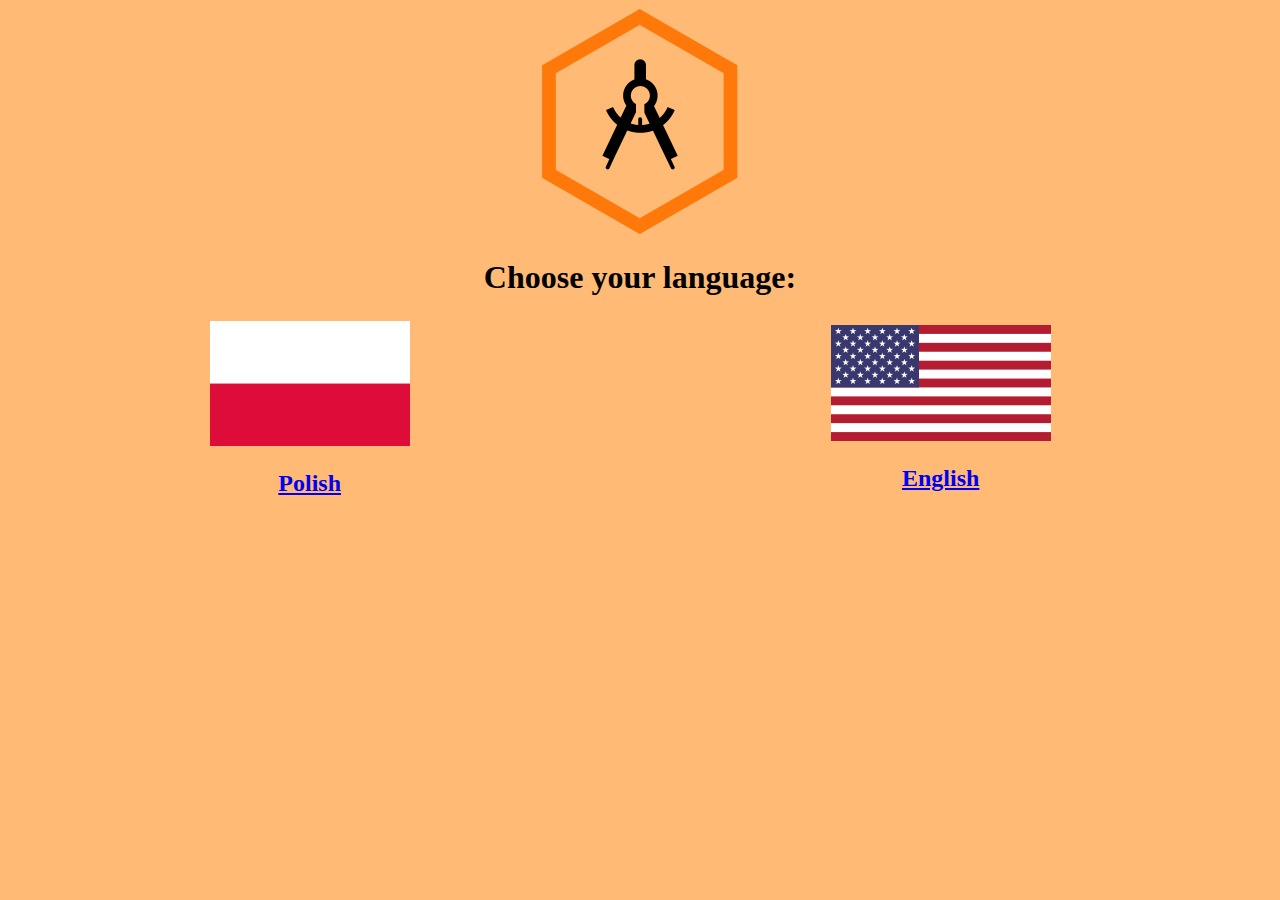
==== index.html @ b1bbd5e8 "change polish flag and setting size" ====
<!DOCTYPE html>
<html>
<head>
<style>
body {
	background-color: #ffba76;
}

</style>
<meta charset="utf-8" />
<meta name="viewport" content="width=device-width, initial-scale=1.0">
<title>About me</title>
</head>
<body>


  <center><img src="logo.png" width="200" height="226" alt=""></center>
  <center><h1>Choose your language:</h1></center>
  <table style="width:100%">
		<tr>
		  <th><a href="./index_pl.html">
			<img border="0" alt="polish" src="polish.png" width="200" height="125"><h2>Polish</h2></th>
		  <th><a href="./index_eng.html">
			<img border="0" alt="english" src="english.png"><h2>English</h2></th> 
		  </th>
</table>
</body>
</html>
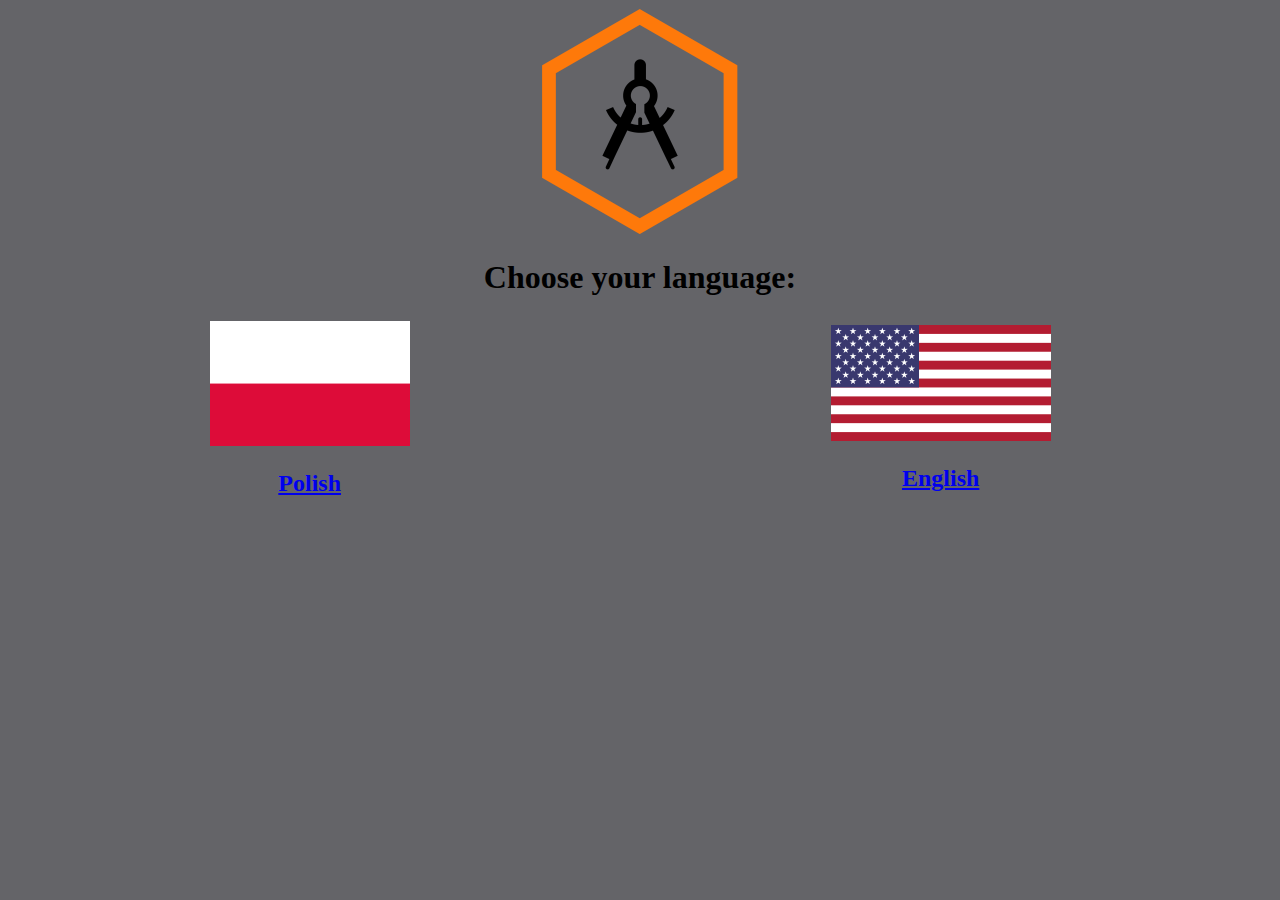
==== commit 0aacd8ba: "Change background color in index" ====
--- a/index.html
+++ b/index.html
@@ -4,7 +4,7 @@
 <head>
 <style>
 body {
-	background-color: #ffba76;
+	background-color: #646468;
 }
 
 </style>
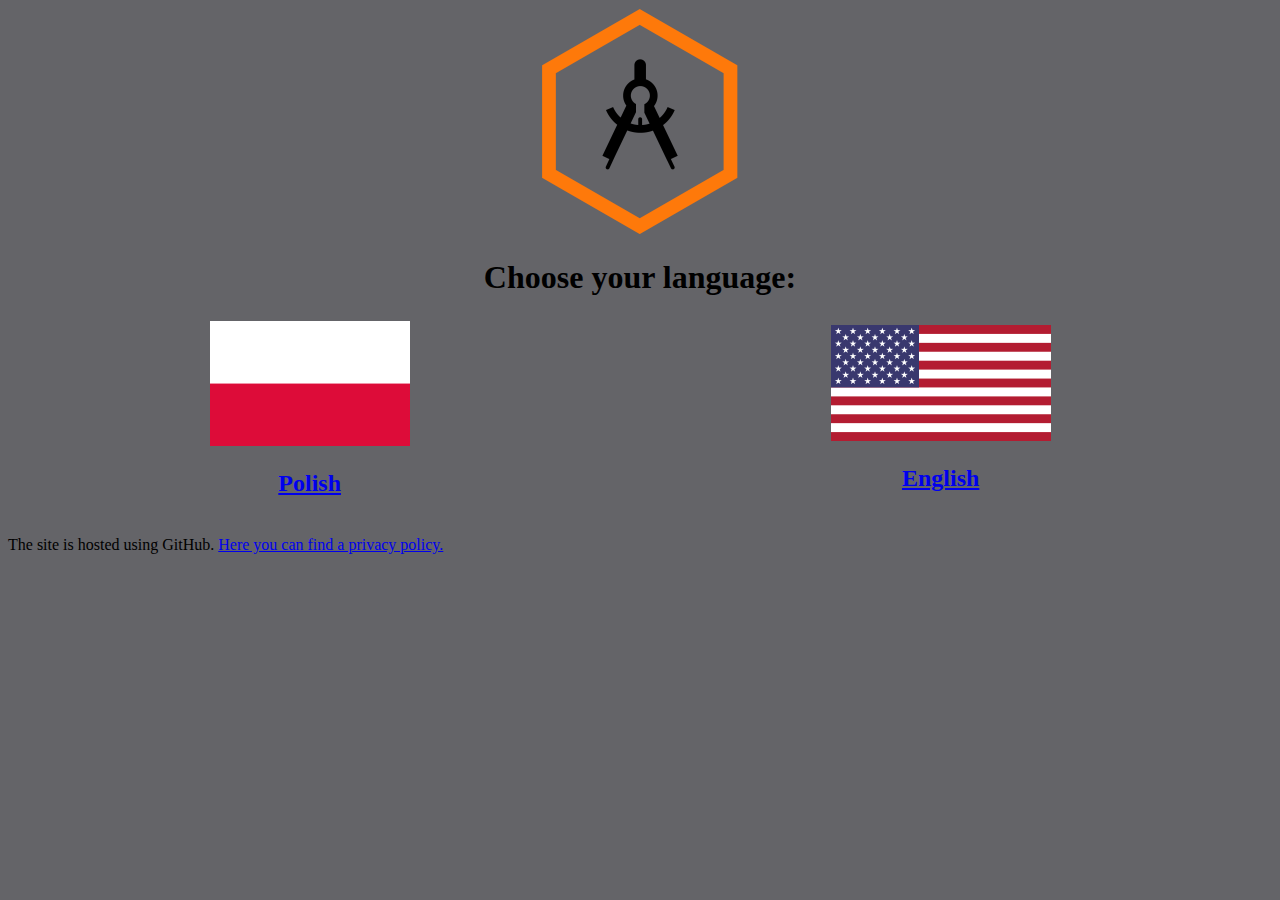
==== commit 9908e9a9: "Add privacy policy link" ====
--- a/index.html
+++ b/index.html
@@ -25,5 +25,6 @@
 			<img border="0" alt="english" src="english.png"><h2>English</h2></th> 
 		  </th>
 </table>
+<p>The site is hosted using GitHub. <a href="https://help.github.com/categories/site-policy/">Here you can find a privacy policy.</a></p>
 </body>
 </html>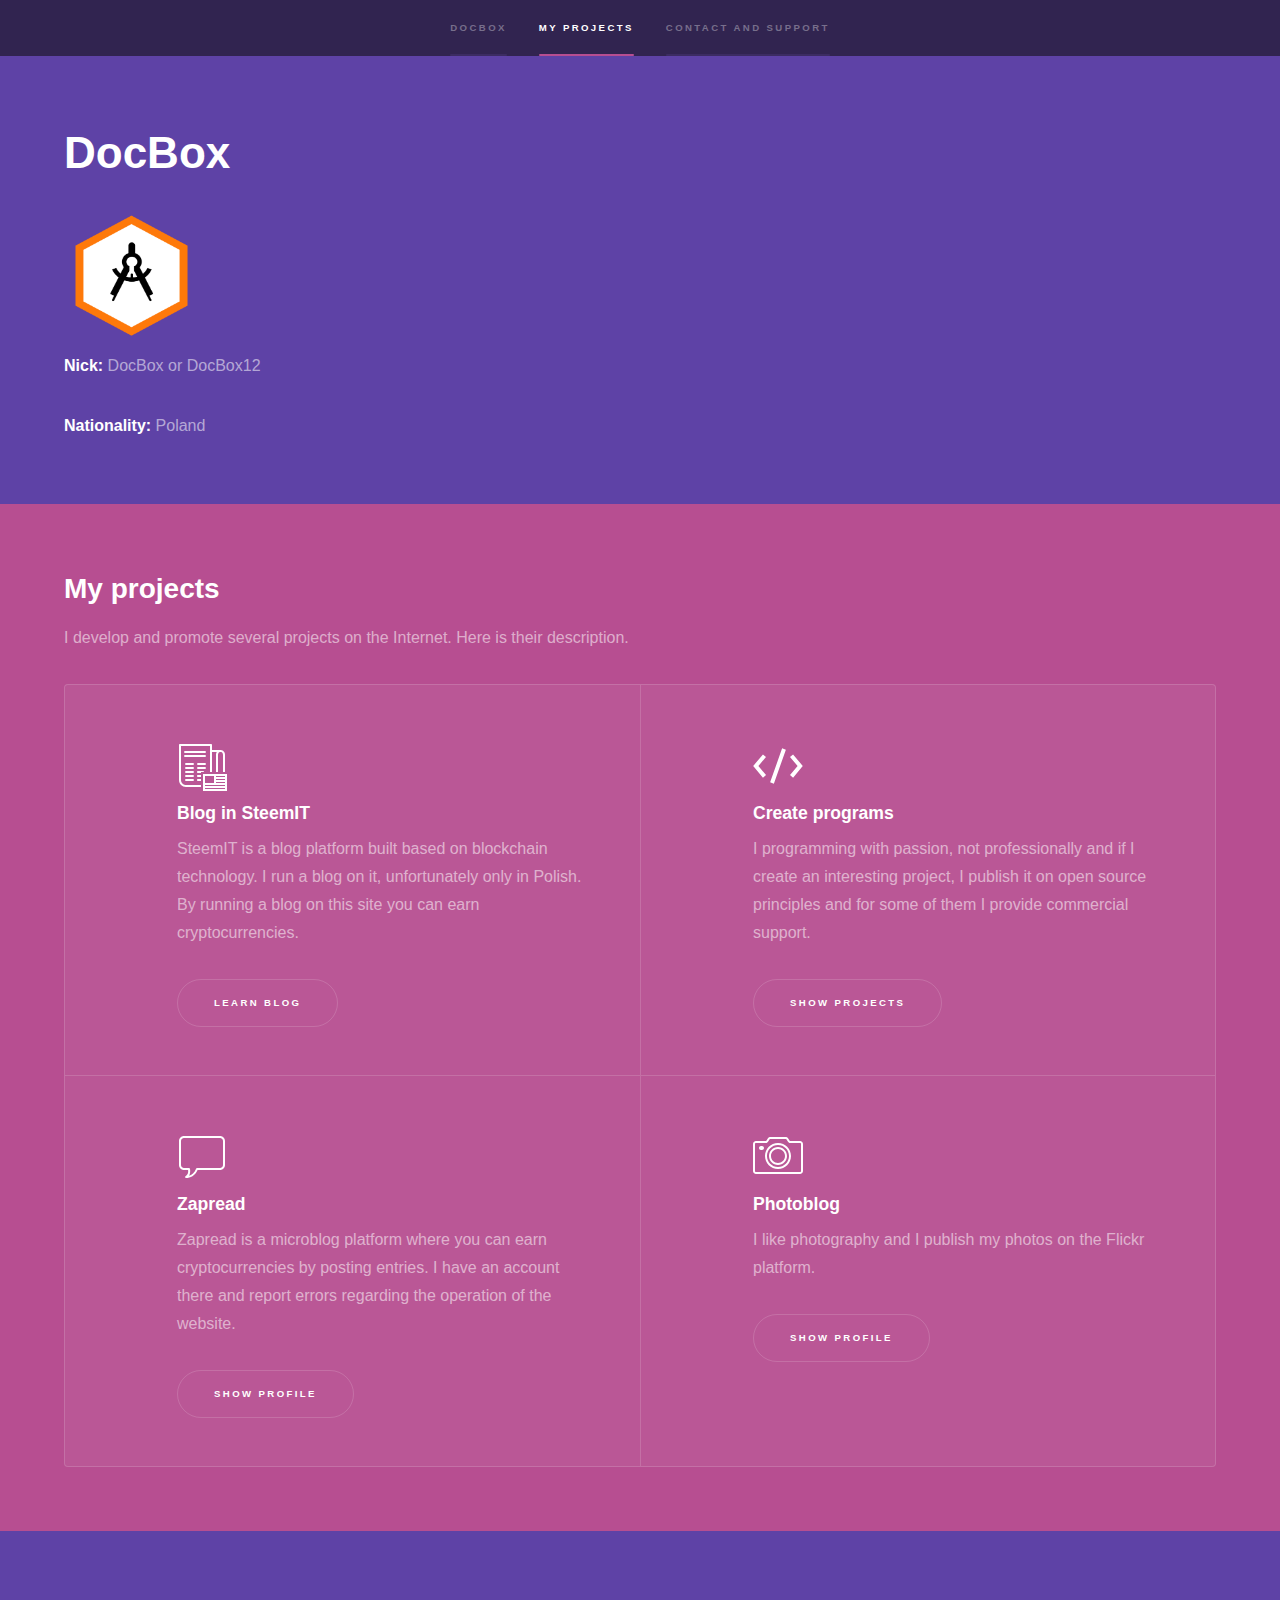
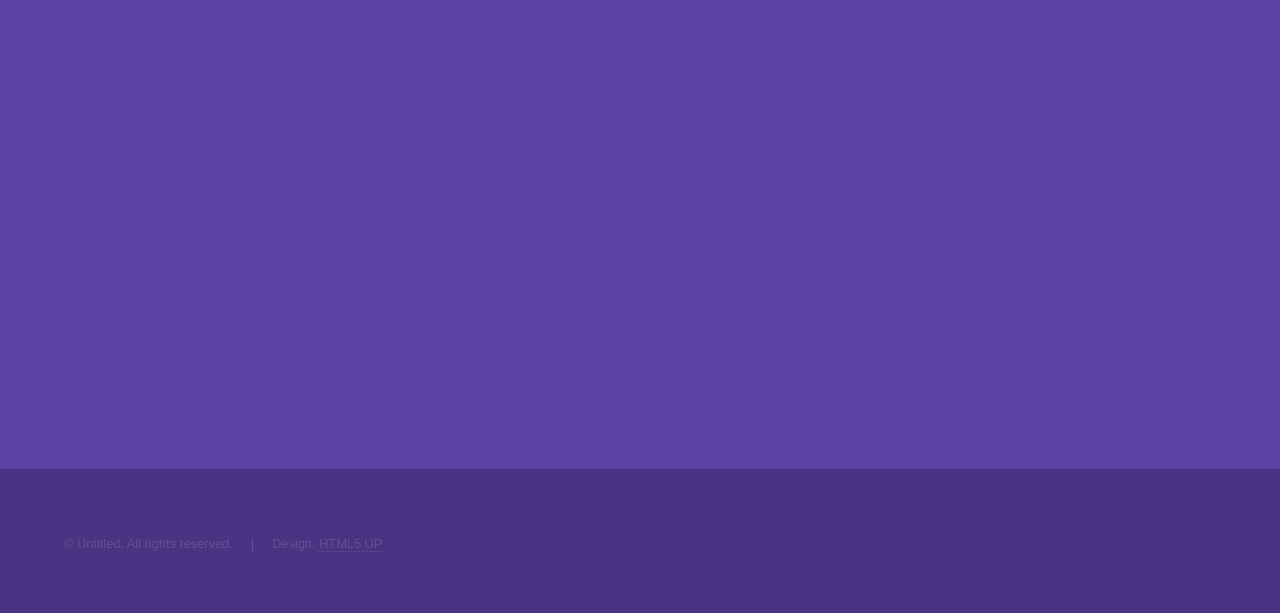
==== commit d66f3255: "Upload new website" ====
--- a/index.html
+++ b/index.html
@@ -1,30 +1,150 @@
-
-<!DOCTYPE html>
-<html>
-<head>
-<style>
-body {
-	background-color: #646468;
-}
-
-</style>
-<meta charset="utf-8" />
-<meta name="viewport" content="width=device-width, initial-scale=1.0">
-<title>About me</title>
-</head>
-<body>
-
-
-  <center><img src="logo.png" width="200" height="226" alt=""></center>
-  <center><h1>Choose your language:</h1></center>
-  <table style="width:100%">
-		<tr>
-		  <th><a href="./index_pl.html">
-			<img border="0" alt="polish" src="polish.png" width="200" height="125"><h2>Polish</h2></th>
-		  <th><a href="./index_eng.html">
-			<img border="0" alt="english" src="english.png"><h2>English</h2></th> 
-		  </th>
-</table>
-<p>The site is hosted using GitHub. <a href="https://help.github.com/categories/site-policy/">Here you can find a privacy policy.</a></p>
-</body>
+<!DOCTYPE HTML>
+<!--
+	Hyperspace by HTML5 UP
+	html5up.net | @ajlkn
+	Free for personal and commercial use under the CCA 3.0 license (html5up.net/license)
+-->
+<html>
+	<head>
+		<title>DocBox</title>
+		<meta charset="utf-8" />
+		<meta name="viewport" content="width=device-width, initial-scale=1, user-scalable=no" />
+		<link rel="stylesheet" href="assets/css/main.css" />
+		<noscript><link rel="stylesheet" href="assets/css/noscript.css" /></noscript>
+	</head>
+	<body class="is-preload">
+
+		<!-- Sidebar -->
+			<section id="sidebar">
+				<div class="inner">
+					<nav>
+						<ul>
+							<li><a href="#start">DocBox</a></li>
+							<li><a href="#two">My projects</a></li>
+							<li><a href="#three">Contact and support</a></li>
+						</ul>
+					</nav>
+				</div>
+			</section>
+
+		<!-- Wrapper -->
+			<div id="wrapper">
+				
+				<!-- Intro -->
+				<section id="start" class="wrapper style1 fade-up">
+						<div class="inner">
+							<h1>DocBox</h1>
+							<img src="./images/logo.png" width="135" height="135" alt="">
+							<p><b>Nick: </b>DocBox or DocBox12</p> 
+							<p><b>Nationality: </b>Poland</p>
+						</div>
+					</section>
+				<!-- Two -->
+					<section id="two" class="wrapper style3 fade-up">
+						<div class="inner">
+							<h2>My projects</h2>
+							<p>I develop and promote several projects on the Internet. Here is their description.</p>
+							<div class="features">
+								<section>
+										<svg xmlns="http://www.w3.org/2000/svg" x="0px" y="0px"
+										width="50" height="50"
+										viewBox="0 0 192 192"
+										style=" fill:#000000;"><g fill="none" fill-rule="nonzero" stroke="none" stroke-width="1" stroke-linecap="butt" stroke-linejoin="miter" stroke-miterlimit="10" stroke-dasharray="" stroke-dashoffset="0" font-family="none" font-weight="none" font-size="none" text-anchor="none" style="mix-blend-mode: normal"><path d="M0,192v-192h192v192z" fill="none"></path><g fill="#ffffff"><g id="surface1"><path d="M11.52,11.52c-2.115,0 -3.84,1.725 -3.84,3.84v134.4c0,14.805 12.075,26.88 26.88,26.88h57.6v-7.68h-57.6c-10.65,0 -19.2,-8.55 -19.2,-19.2v-130.56h111.36v99.84h7.68v-76.8h18.48c-0.48,0.78 -0.93,1.56 -1.26,2.34c-2.025,4.725 -1.86,9.27 -1.86,9.27v65.19h7.68v-65.28c0,-0.03 0,-0.06 0,-0.09c0,0 -0.015,-3.135 1.245,-6.09c1.26,-2.94 2.895,-5.34 8.355,-5.34c5.46,0 7.095,2.4 8.355,5.34c1.26,2.955 1.245,6.09 1.245,6.09c0,0.03 0,0.06 0,0.09v65.28h7.68v-65.19c0,0 0.165,-4.545 -1.86,-9.27c-2.025,-4.74 -7.095,-10.02 -15.42,-10.02c-0.03,0 -0.06,0 -0.105,0h-32.535v-19.2c0,-2.115 -1.725,-3.84 -3.84,-3.84zM30.72,38.4c-1.38,-0.015 -2.67,0.705 -3.375,1.905c-0.69,1.2 -0.69,2.67 0,3.87c0.705,1.2 1.995,1.92 3.375,1.905h76.8c1.38,0.015 2.67,-0.705 3.375,-1.905c0.69,-1.2 0.69,-2.67 0,-3.87c-0.705,-1.2 -1.995,-1.92 -3.375,-1.905zM30.72,53.76c-1.38,-0.015 -2.67,0.705 -3.375,1.905c-0.69,1.2 -0.69,2.67 0,3.87c0.705,1.2 1.995,1.92 3.375,1.905h76.8c1.38,0.015 2.67,-0.705 3.375,-1.905c0.69,-1.2 0.69,-2.67 0,-3.87c-0.705,-1.2 -1.995,-1.92 -3.375,-1.905zM34.56,84.48c-1.38,-0.015 -2.67,0.705 -3.375,1.905c-0.69,1.2 -0.69,2.67 0,3.87c0.705,1.2 1.995,1.92 3.375,1.905h26.88c1.38,0.015 2.67,-0.705 3.375,-1.905c0.69,-1.2 0.69,-2.67 0,-3.87c-0.705,-1.2 -1.995,-1.92 -3.375,-1.905zM80.64,84.48c-1.38,-0.015 -2.67,0.705 -3.375,1.905c-0.69,1.2 -0.69,2.67 0,3.87c0.705,1.2 1.995,1.92 3.375,1.905h26.88c1.38,0.015 2.67,-0.705 3.375,-1.905c0.69,-1.2 0.69,-2.67 0,-3.87c-0.705,-1.2 -1.995,-1.92 -3.375,-1.905zM34.56,99.84c-1.38,-0.015 -2.67,0.705 -3.375,1.905c-0.69,1.2 -0.69,2.67 0,3.87c0.705,1.2 1.995,1.92 3.375,1.905h26.88c1.38,0.015 2.67,-0.705 3.375,-1.905c0.69,-1.2 0.69,-2.67 0,-3.87c-0.705,-1.2 -1.995,-1.92 -3.375,-1.905zM80.64,99.84c-1.38,-0.015 -2.67,0.705 -3.375,1.905c-0.69,1.2 -0.69,2.67 0,3.87c0.705,1.2 1.995,1.92 3.375,1.905h26.88c1.38,0.015 2.67,-0.705 3.375,-1.905c0.69,-1.2 0.69,-2.67 0,-3.87c-0.705,-1.2 -1.995,-1.92 -3.375,-1.905zM34.56,115.2c-1.38,-0.015 -2.67,0.705 -3.375,1.905c-0.69,1.2 -0.69,2.67 0,3.87c0.705,1.2 1.995,1.92 3.375,1.905h26.88c1.38,0.015 2.67,-0.705 3.375,-1.905c0.69,-1.2 0.69,-2.67 0,-3.87c-0.705,-1.2 -1.995,-1.92 -3.375,-1.905zM80.64,115.2c-2.115,0 -3.84,1.725 -3.84,3.84c0,2.115 1.725,3.84 3.84,3.84h11.52v-3.84h11.52c0,-2.115 -1.725,-3.84 -3.84,-3.84zM99.84,126.72v65.28h92.16v-65.28zM34.56,130.56c-1.38,-0.015 -2.67,0.705 -3.375,1.905c-0.69,1.2 -0.69,2.67 0,3.87c0.705,1.2 1.995,1.92 3.375,1.905h26.88c1.38,0.015 2.67,-0.705 3.375,-1.905c0.69,-1.2 0.69,-2.67 0,-3.87c-0.705,-1.2 -1.995,-1.92 -3.375,-1.905zM80.64,130.56c-2.115,0 -3.84,1.725 -3.84,3.84c0,2.115 1.725,3.84 3.84,3.84h11.52v-7.68zM107.52,134.4h34.56v26.88h-34.56zM149.76,134.4h34.56v3.84h-34.56zM34.56,145.92c-1.38,-0.015 -2.67,0.705 -3.375,1.905c-0.69,1.2 -0.69,2.67 0,3.87c0.705,1.2 1.995,1.92 3.375,1.905h26.88c1.38,0.015 2.67,-0.705 3.375,-1.905c0.69,-1.2 0.69,-2.67 0,-3.87c-0.705,-1.2 -1.995,-1.92 -3.375,-1.905zM80.64,145.92c-2.115,0 -3.84,1.725 -3.84,3.84c0,2.115 1.725,3.84 3.84,3.84h11.52v-7.68zM149.76,145.92h34.56v3.84h-34.56zM149.76,157.44h34.56v3.84h-34.56zM107.52,168.96h76.8v3.84h-76.8zM107.52,180.48h76.8v3.84h-76.8z"></path></g></g></g></svg>
+									<h3>Blog in SteemIT</h3>
+									<p>SteemIT is a blog platform built based on blockchain technology. I run a blog on it, unfortunately only in Polish. By running a blog on this site you can earn cryptocurrencies.</p>
+									<ul class="actions">
+											<li><a href="https://steemit.com/@docbox" class="button">Learn blog</a></li>
+										</ul>
+								</section>
+								<section>
+										<svg xmlns="http://www.w3.org/2000/svg" x="0px" y="0px"
+										width="50" height="50"
+										viewBox="0 0 192 192"
+										style=" fill:#000000;"><g fill="none" fill-rule="nonzero" stroke="none" stroke-width="1" stroke-linecap="butt" stroke-linejoin="miter" stroke-miterlimit="10" stroke-dasharray="" stroke-dashoffset="0" font-family="none" font-weight="none" font-size="none" text-anchor="none" style="mix-blend-mode: normal"><path d="M0,192v-192h192v192z" fill="none"></path><g fill="#ffffff"><g id="surface1"><path d="M111.84,28.2l-46.08,130.56l14.4,5.04l46.08,-130.56zM38.16,51.36l-33.36,39.72l-4.08,4.92l4.08,4.92l33.36,39.84l11.88,-9.84l-29.28,-34.92l29.16,-34.8zM153.84,51.36l-11.76,9.84l29.16,34.8l-29.16,34.8l11.88,9.84l33.12,-39.72l4.08,-4.92l-4.08,-4.92z"></path></g></g></g></svg>
+									<h3>Create programs</h3>
+									<p>I programming with passion, not professionally and if I create an interesting project, I publish it on open source principles and for some of them I provide commercial support.</p>
+									<ul class="actions">
+											<li><a href="https://github.com/DocBox12" class="button">Show projects</a></li>
+										</ul>
+								</section>
+								<section>
+										<svg xmlns="http://www.w3.org/2000/svg" x="0px" y="0px"
+										width="50" height="50"
+										viewBox="0 0 192 192"
+										style=" fill:#000000;"><g fill="none" fill-rule="nonzero" stroke="none" stroke-width="1" stroke-linecap="butt" stroke-linejoin="miter" stroke-miterlimit="10" stroke-dasharray="" stroke-dashoffset="0" font-family="none" font-weight="none" font-size="none" text-anchor="none" style="mix-blend-mode: normal"><path d="M0,192v-192h192v192z" fill="none"></path><g fill="#ffffff"><g id="surface1"><path d="M26.88,15.36c-10.545,0 -19.2,8.655 -19.2,19.2v92.16c0,10.545 8.655,19.2 19.2,19.2h15.72c0.525,4.62 0.465,8.895 -0.72,12.48c-1.455,4.41 -4.17,8.115 -9.24,11.16c-1.425,0.9 -2.085,2.625 -1.65,4.245c0.435,1.62 1.89,2.775 3.57,2.835c16.29,0 34.965,-8.505 44.4,-30.72h86.16c10.545,0 19.2,-8.655 19.2,-19.2v-92.16c0,-10.545 -8.655,-19.2 -19.2,-19.2zM26.88,23.04h138.24c6.36,0 11.52,5.16 11.52,11.52v92.16c0,6.36 -5.16,11.52 -11.52,11.52h-88.32c-1.605,0 -3.045,1.005 -3.6,2.52c-5.97,16.29 -16.635,24.045 -27.72,26.88c1.5,-2.145 2.925,-4.41 3.72,-6.84c1.995,-6.06 1.83,-12.69 0.6,-19.44c-0.345,-1.785 -1.89,-3.09 -3.72,-3.12h-19.2c-6.36,0 -11.52,-5.16 -11.52,-11.52v-92.16c0,-6.36 5.16,-11.52 11.52,-11.52z"></path></g></g></g></svg>
+									<h3>Zapread</h3>
+									<p>Zapread is a microblog platform where you can earn cryptocurrencies by posting entries. I have an account there and report errors regarding the operation of the website.</p>
+									<ul class="actions">
+											<li><a href="https://www.zapread.com/user/DocBox" class="button">Show profile</a></li>
+										</ul>
+								</section>
+								<section>
+										<svg xmlns="http://www.w3.org/2000/svg" x="0px" y="0px"
+										width="50" height="50"
+										viewBox="0 0 192 192"
+										style=" fill:#000000;"><g fill="none" fill-rule="nonzero" stroke="none" stroke-width="1" stroke-linecap="butt" stroke-linejoin="miter" stroke-miterlimit="10" stroke-dasharray="" stroke-dashoffset="0" font-family="none" font-weight="none" font-size="none" text-anchor="none" style="mix-blend-mode: normal"><path d="M0,192v-192h192v192z" fill="none"></path><g fill="#ffffff"><g id="surface1"><path d="M65.28,19.2c-3.15,0 -5.37,1.92 -6.96,3.72c-1.59,1.8 -2.88,3.84 -4.08,5.76c-1.2,1.92 -2.295,3.72 -3.24,4.8c-0.705,0.81 -1.17,1.035 -1.2,1.08h-38.28c-6.315,0 -11.52,5.205 -11.52,11.52v103.68c0,6.315 5.205,11.52 11.52,11.52h168.96c6.315,0 11.52,-5.205 11.52,-11.52v-103.68c0,-6.315 -5.205,-11.52 -11.52,-11.52h-38.28c0.015,0.015 -0.03,0 -0.12,0c-0.12,-0.09 -0.465,-0.375 -1.08,-1.08c-0.945,-1.08 -2.04,-2.88 -3.24,-4.8c-1.2,-1.92 -2.49,-3.96 -4.08,-5.76c-1.59,-1.8 -3.81,-3.72 -6.96,-3.72zM65.28,26.88h61.44c-0.24,0 0.255,0 1.2,1.08c0.945,1.08 2.04,2.88 3.24,4.8c1.2,1.92 2.52,3.96 4.08,5.76c1.56,1.8 3.69,3.72 6.84,3.72h38.4c2.16,0 3.84,1.68 3.84,3.84v103.68c0,2.16 -1.68,3.84 -3.84,3.84h-168.96c-2.16,0 -3.84,-1.68 -3.84,-3.84v-103.68c0,-2.16 1.68,-3.84 3.84,-3.84h38.4c3.15,0 5.28,-1.92 6.84,-3.72c1.56,-1.8 2.88,-3.84 4.08,-5.76c1.2,-1.92 2.295,-3.72 3.24,-4.8c0.945,-1.08 1.44,-1.08 1.2,-1.08zM96,42.24c-27.525,0 -49.92,22.395 -49.92,49.92c0,27.525 22.395,49.92 49.92,49.92c27.525,0 49.92,-22.395 49.92,-49.92c0,-27.525 -22.395,-49.92 -49.92,-49.92zM96,49.92c23.37,0 42.24,18.87 42.24,42.24c0,23.37 -18.87,42.24 -42.24,42.24c-23.37,0 -42.24,-18.87 -42.24,-42.24c0,-23.37 18.87,-42.24 42.24,-42.24zM30.72,53.76c-4.245,0 -7.68,3.435 -7.68,7.68c0,4.245 3.435,7.68 7.68,7.68h3.84c4.245,0 7.68,-3.435 7.68,-7.68c0,-4.245 -3.435,-7.68 -7.68,-7.68zM96,57.6c-19.035,0 -34.56,15.525 -34.56,34.56c0,19.035 15.525,34.56 34.56,34.56c19.035,0 34.56,-15.525 34.56,-34.56c0,-19.035 -15.525,-34.56 -34.56,-34.56zM96,65.28c14.895,0 26.88,11.985 26.88,26.88c0,14.895 -11.985,26.88 -26.88,26.88c-14.895,0 -26.88,-11.985 -26.88,-26.88c0,-14.895 11.985,-26.88 26.88,-26.88z"></path></g></g></g></svg>
+									<h3>Photoblog</h3>
+									<p>I like photography and I publish my photos on the Flickr platform.</p>
+									<ul class="actions">
+											<li><a href="https://www.flickr.com/photos/146496988@N07/albums" class="button">Show profile</a></li>
+										</ul>
+								</section>
+							</div>
+						</div>
+					</section>
+
+				<!-- Three -->
+					<section id="three" class="wrapper style1 fade-up">
+						<div class="inner">
+							<h2>Contact and support</h2>
+							<p>Below you will find social media with the help of which you can contact me. If you like what I do, you can support me with any amount of cryptocurrencies. At the bottom of the page you will find a list of my wallets. Preferred language of contact: Polish and English. </p>
+									<ul class="contact">
+										<li>
+												<h3>Social Media</h3>
+												<ul class="icons">
+													<li><a href="https://twitter.com/home?lang=pl" class="fa-twitter"><span class="label">Twitter</span></a></li>
+												</ul>
+											</li>
+										<li>
+											<!---
+											<h3>Address</h3>
+											<span>12345 Somewhere Road #654<br />
+											Nashville, TN 00000-0000<br />
+											USA</span>
+											-->
+										</li>
+										<li>
+											<h3>Email</h3>
+											<a href="mailto:docbox@pawelpieczyrak.pl">Send E-mail</a>
+										</li>
+										<li>
+											<h3>Crypto Wallets</h3>
+											<ul class="actions">
+												<li><a href="cryptowallets.html" class="button">Show wallets</a></li>
+											</ul>
+										</li>
+									</ul>
+								</section>
+							</div>
+					</section>
+			</div>
+		<!-- Footer -->
+			<footer id="footer" class="wrapper style1-alt">
+				<div class="inner">
+					<ul class="menu">
+						<li>&copy; Untitled. All rights reserved.</li><li>Design: <a href="http://html5up.net">HTML5 UP</a></li>
+					</ul>
+				</div>
+			</footer>
+
+		<!-- Scripts -->
+			<script src="assets/js/jquery.min.js"></script>
+			<script src="assets/js/jquery.scrollex.min.js"></script>
+			<script src="assets/js/jquery.scrolly.min.js"></script>
+			<script src="assets/js/browser.min.js"></script>
+			<script src="assets/js/breakpoints.min.js"></script>
+			<script src="assets/js/util.js"></script>
+			<script src="assets/js/main.js"></script>
+
+	</body>
 </html>--- a/assets/css/main.css
+++ b/assets/css/main.css
@@ -0,0 +1,3892 @@
+@import url(font-awesome.min.css);
+
+/*
+	Hyperspace by HTML5 UP
+	html5up.net | @ajlkn
+	Free for personal and commercial use under the CCA 3.0 license (html5up.net/license)
+*/
+
+html, body, div, span, applet, object,
+iframe, h1, h2, h3, h4, h5, h6, p, blockquote,
+pre, a, abbr, acronym, address, big, cite,
+code, del, dfn, em, img, ins, kbd, q, s, samp,
+small, strike, strong, sub, sup, tt, var, b,
+u, i, center, dl, dt, dd, ol, ul, li, fieldset,
+form, label, legend, table, caption, tbody,
+tfoot, thead, tr, th, td, article, aside,
+canvas, details, embed, figure, figcaption,
+footer, header, hgroup, menu, nav, output, ruby,
+section, summary, time, mark, audio, video {
+	margin: 0;
+	padding: 0;
+	border: 0;
+	font-size: 100%;
+	font: inherit;
+	vertical-align: baseline;}
+
+article, aside, details, figcaption, figure,
+footer, header, hgroup, menu, nav, section {
+	display: block;}
+
+body {
+	line-height: 1;
+}
+
+ol, ul {
+	list-style: none;
+}
+
+blockquote, q {
+	quotes: none;
+}
+
+	blockquote:before, blockquote:after, q:before, q:after {
+		content: '';
+		content: none;
+	}
+
+table {
+	border-collapse: collapse;
+	border-spacing: 0;
+}
+
+body {
+	-webkit-text-size-adjust: none;
+}
+
+mark {
+	background-color: transparent;
+	color: inherit;
+}
+
+input::-moz-focus-inner {
+	border: 0;
+	padding: 0;
+}
+
+input, select, textarea {
+	-moz-appearance: none;
+	-webkit-appearance: none;
+	-ms-appearance: none;
+	appearance: none;
+}
+
+/* Basic */
+
+	@-ms-viewport {
+		width: device-width;
+	}
+
+	body {
+		-ms-overflow-style: scrollbar;
+	}
+
+	@media screen and (max-width: 480px) {
+
+		html, body {
+			min-width: 320px;
+		}
+
+	}
+
+	html {
+		box-sizing: border-box;
+	}
+
+	*, *:before, *:after {
+		box-sizing: inherit;
+	}
+
+	body {
+		background: #312450;
+	}
+
+		body.is-preload *, body.is-preload *:before, body.is-preload *:after {
+			-moz-animation: none !important;
+			-webkit-animation: none !important;
+			-ms-animation: none !important;
+			animation: none !important;
+			-moz-transition: none !important;
+			-webkit-transition: none !important;
+			-ms-transition: none !important;
+			transition: none !important;
+		}
+
+/* Type */
+
+	body, input, select, textarea {
+		color: rgba(255, 255, 255, 0.55);
+		font-family: Arial, Helvetica, sans-serif;
+		font-size: 16.5pt;
+		font-weight: normal;
+		line-height: 1.75;
+	}
+
+		@media screen and (max-width: 1680px) {
+
+			body, input, select, textarea {
+				font-size: 13pt;
+			}
+
+		}
+
+		@media screen and (max-width: 1280px) {
+
+			body, input, select, textarea {
+				font-size: 12pt;
+			}
+
+		}
+
+		@media screen and (max-width: 360px) {
+
+			body, input, select, textarea {
+				font-size: 11pt;
+			}
+
+		}
+
+	a {
+		-moz-transition: color 0.2s ease, border-bottom-color 0.2s ease;
+		-webkit-transition: color 0.2s ease, border-bottom-color 0.2s ease;
+		-ms-transition: color 0.2s ease, border-bottom-color 0.2s ease;
+		transition: color 0.2s ease, border-bottom-color 0.2s ease;
+		border-bottom: dotted 1px rgba(255, 255, 255, 0.35);
+		color: inherit;
+		text-decoration: none;
+	}
+
+		a:hover {
+			border-bottom-color: transparent;
+			color: #ffffff;
+		}
+
+	strong, b {
+		color: #ffffff;
+		font-weight: bold;
+	}
+
+	em, i {
+		font-style: italic;
+	}
+
+	p {
+		margin: 0 0 2em 0;
+	}
+
+	h1, h2, h3, h4, h5, h6 {
+		color: #ffffff;
+		font-weight: bold;
+		line-height: 1.5;
+		margin: 0 0 0.5em 0;
+	}
+
+		h1 a, h2 a, h3 a, h4 a, h5 a, h6 a {
+			color: inherit;
+			text-decoration: none;
+		}
+
+	h1 {
+		font-size: 2.75em;
+	}
+
+		h1.major {
+			margin: 0 0 1.3em 0;
+			position: relative;
+			padding-bottom: 0.35em;
+		}
+
+			h1.major:after {
+				background-image: -moz-linear-gradient(to right, #5e42a6, #b74e91);
+				background-image: -webkit-linear-gradient(to right, #5e42a6, #b74e91);
+				background-image: -ms-linear-gradient(to right, #5e42a6, #b74e91);
+				background-image: linear-gradient(to right, #5e42a6, #b74e91);
+				-moz-transition: max-width 0.2s ease;
+				-webkit-transition: max-width 0.2s ease;
+				-ms-transition: max-width 0.2s ease;
+				transition: max-width 0.2s ease;
+				border-radius: 0.2em;
+				bottom: 0;
+				content: '';
+				height: 0.05em;
+				position: absolute;
+				right: 0;
+				width: 100%;
+			}
+
+	h2 {
+		font-size: 1.75em;
+	}
+
+	h3 {
+		font-size: 1.1em;
+	}
+
+	h4 {
+		font-size: 1em;
+	}
+
+	h5 {
+		font-size: 0.8em;
+	}
+
+	h6 {
+		font-size: 0.6em;
+	}
+
+	@media screen and (max-width: 736px) {
+
+		h1 {
+			font-size: 2em;
+		}
+
+		h2 {
+			font-size: 1.25em;
+		}
+
+		h3 {
+			font-size: 1em;
+		}
+
+		h4 {
+			font-size: 0.8em;
+		}
+
+		h5 {
+			font-size: 0.6em;
+		}
+
+		h6 {
+			font-size: 0.6em;
+		}
+
+	}
+
+	sub {
+		font-size: 0.8em;
+		position: relative;
+		top: 0.5em;
+	}
+
+	sup {
+		font-size: 0.8em;
+		position: relative;
+		top: -0.5em;
+	}
+
+	blockquote {
+		border-left: solid 4px rgba(255, 255, 255, 0.15);
+		font-style: italic;
+		margin: 0 0 2em 0;
+		padding: 0.5em 0 0.5em 2em;
+	}
+
+	code {
+		background: rgba(255, 255, 255, 0.05);
+		border-radius: 0.25em;
+		border: solid 1px rgba(255, 255, 255, 0.15);
+		font-family: "Courier New", monospace;
+		font-size: 0.9em;
+		margin: 0 0.25em;
+		padding: 0.25em 0.65em;
+	}
+
+	pre {
+		-webkit-overflow-scrolling: touch;
+		font-family: "Courier New", monospace;
+		font-size: 0.9em;
+		margin: 0 0 2em 0;
+	}
+
+		pre code {
+			display: block;
+			line-height: 1.75em;
+			padding: 1em 1.5em;
+			overflow-x: auto;
+		}
+
+	hr {
+		border: 0;
+		border-bottom: solid 1px rgba(255, 255, 255, 0.15);
+		margin: 2em 0;
+	}
+
+		hr.major {
+			margin: 3em 0;
+		}
+
+	.align-left {
+		text-align: left;
+	}
+
+	.align-center {
+		text-align: center;
+	}
+
+	.align-right {
+		text-align: right;
+	}
+
+/* Row */
+
+	.row {
+		display: flex;
+		flex-wrap: wrap;
+		box-sizing: border-box;
+		align-items: stretch;
+	}
+
+		.row > * {
+			box-sizing: border-box;
+		}
+
+		.row.gtr-uniform > * > :last-child {
+			margin-bottom: 0;
+		}
+
+		.row.aln-left {
+			justify-content: flex-start;
+		}
+
+		.row.aln-center {
+			justify-content: center;
+		}
+
+		.row.aln-right {
+			justify-content: flex-end;
+		}
+
+		.row.aln-top {
+			align-items: flex-start;
+		}
+
+		.row.aln-middle {
+			align-items: center;
+		}
+
+		.row.aln-bottom {
+			align-items: flex-end;
+		}
+
+		.row > .imp {
+			order: -1;
+		}
+
+		.row > .col-1 {
+			width: 8.3333333333%;
+		}
+
+		.row > .off-1 {
+			margin-left: 8.3333333333%;
+		}
+
+		.row > .col-2 {
+			width: 16.6666666667%;
+		}
+
+		.row > .off-2 {
+			margin-left: 16.6666666667%;
+		}
+
+		.row > .col-3 {
+			width: 25%;
+		}
+
+		.row > .off-3 {
+			margin-left: 25%;
+		}
+
+		.row > .col-4 {
+			width: 33.3333333333%;
+		}
+
+		.row > .off-4 {
+			margin-left: 33.3333333333%;
+		}
+
+		.row > .col-5 {
+			width: 41.6666666667%;
+		}
+
+		.row > .off-5 {
+			margin-left: 41.6666666667%;
+		}
+
+		.row > .col-6 {
+			width: 50%;
+		}
+
+		.row > .off-6 {
+			margin-left: 50%;
+		}
+
+		.row > .col-7 {
+			width: 58.3333333333%;
+		}
+
+		.row > .off-7 {
+			margin-left: 58.3333333333%;
+		}
+
+		.row > .col-8 {
+			width: 66.6666666667%;
+		}
+
+		.row > .off-8 {
+			margin-left: 66.6666666667%;
+		}
+
+		.row > .col-9 {
+			width: 75%;
+		}
+
+		.row > .off-9 {
+			margin-left: 75%;
+		}
+
+		.row > .col-10 {
+			width: 83.3333333333%;
+		}
+
+		.row > .off-10 {
+			margin-left: 83.3333333333%;
+		}
+
+		.row > .col-11 {
+			width: 91.6666666667%;
+		}
+
+		.row > .off-11 {
+			margin-left: 91.6666666667%;
+		}
+
+		.row > .col-12 {
+			width: 100%;
+		}
+
+		.row > .off-12 {
+			margin-left: 100%;
+		}
+
+		.row.gtr-0 {
+			margin-top: 0;
+			margin-left: 0em;
+		}
+
+			.row.gtr-0 > * {
+				padding: 0 0 0 0em;
+			}
+
+			.row.gtr-0.gtr-uniform {
+				margin-top: 0em;
+			}
+
+				.row.gtr-0.gtr-uniform > * {
+					padding-top: 0em;
+				}
+
+		.row.gtr-25 {
+			margin-top: 0;
+			margin-left: -0.375em;
+		}
+
+			.row.gtr-25 > * {
+				padding: 0 0 0 0.375em;
+			}
+
+			.row.gtr-25.gtr-uniform {
+				margin-top: -0.375em;
+			}
+
+				.row.gtr-25.gtr-uniform > * {
+					padding-top: 0.375em;
+				}
+
+		.row.gtr-50 {
+			margin-top: 0;
+			margin-left: -0.75em;
+		}
+
+			.row.gtr-50 > * {
+				padding: 0 0 0 0.75em;
+			}
+
+			.row.gtr-50.gtr-uniform {
+				margin-top: -0.75em;
+			}
+
+				.row.gtr-50.gtr-uniform > * {
+					padding-top: 0.75em;
+				}
+
+		.row {
+			margin-top: 0;
+			margin-left: -1.5em;
+		}
+
+			.row > * {
+				padding: 0 0 0 1.5em;
+			}
+
+			.row.gtr-uniform {
+				margin-top: -1.5em;
+			}
+
+				.row.gtr-uniform > * {
+					padding-top: 1.5em;
+				}
+
+		.row.gtr-150 {
+			margin-top: 0;
+			margin-left: -2.25em;
+		}
+
+			.row.gtr-150 > * {
+				padding: 0 0 0 2.25em;
+			}
+
+			.row.gtr-150.gtr-uniform {
+				margin-top: -2.25em;
+			}
+
+				.row.gtr-150.gtr-uniform > * {
+					padding-top: 2.25em;
+				}
+
+		.row.gtr-200 {
+			margin-top: 0;
+			margin-left: -3em;
+		}
+
+			.row.gtr-200 > * {
+				padding: 0 0 0 3em;
+			}
+
+			.row.gtr-200.gtr-uniform {
+				margin-top: -3em;
+			}
+
+				.row.gtr-200.gtr-uniform > * {
+					padding-top: 3em;
+				}
+
+		@media screen and (max-width: 1680px) {
+
+			.row {
+				display: flex;
+				flex-wrap: wrap;
+				box-sizing: border-box;
+				align-items: stretch;
+			}
+
+				.row > * {
+					box-sizing: border-box;
+				}
+
+				.row.gtr-uniform > * > :last-child {
+					margin-bottom: 0;
+				}
+
+				.row.aln-left {
+					justify-content: flex-start;
+				}
+
+				.row.aln-center {
+					justify-content: center;
+				}
+
+				.row.aln-right {
+					justify-content: flex-end;
+				}
+
+				.row.aln-top {
+					align-items: flex-start;
+				}
+
+				.row.aln-middle {
+					align-items: center;
+				}
+
+				.row.aln-bottom {
+					align-items: flex-end;
+				}
+
+				.row > .imp-xlarge {
+					order: -1;
+				}
+
+				.row > .col-1-xlarge {
+					width: 8.3333333333%;
+				}
+
+				.row > .off-1-xlarge {
+					margin-left: 8.3333333333%;
+				}
+
+				.row > .col-2-xlarge {
+					width: 16.6666666667%;
+				}
+
+				.row > .off-2-xlarge {
+					margin-left: 16.6666666667%;
+				}
+
+				.row > .col-3-xlarge {
+					width: 25%;
+				}
+
+				.row > .off-3-xlarge {
+					margin-left: 25%;
+				}
+
+				.row > .col-4-xlarge {
+					width: 33.3333333333%;
+				}
+
+				.row > .off-4-xlarge {
+					margin-left: 33.3333333333%;
+				}
+
+				.row > .col-5-xlarge {
+					width: 41.6666666667%;
+				}
+
+				.row > .off-5-xlarge {
+					margin-left: 41.6666666667%;
+				}
+
+				.row > .col-6-xlarge {
+					width: 50%;
+				}
+
+				.row > .off-6-xlarge {
+					margin-left: 50%;
+				}
+
+				.row > .col-7-xlarge {
+					width: 58.3333333333%;
+				}
+
+				.row > .off-7-xlarge {
+					margin-left: 58.3333333333%;
+				}
+
+				.row > .col-8-xlarge {
+					width: 66.6666666667%;
+				}
+
+				.row > .off-8-xlarge {
+					margin-left: 66.6666666667%;
+				}
+
+				.row > .col-9-xlarge {
+					width: 75%;
+				}
+
+				.row > .off-9-xlarge {
+					margin-left: 75%;
+				}
+
+				.row > .col-10-xlarge {
+					width: 83.3333333333%;
+				}
+
+				.row > .off-10-xlarge {
+					margin-left: 83.3333333333%;
+				}
+
+				.row > .col-11-xlarge {
+					width: 91.6666666667%;
+				}
+
+				.row > .off-11-xlarge {
+					margin-left: 91.6666666667%;
+				}
+
+				.row > .col-12-xlarge {
+					width: 100%;
+				}
+
+				.row > .off-12-xlarge {
+					margin-left: 100%;
+				}
+
+				.row.gtr-0 {
+					margin-top: 0;
+					margin-left: 0em;
+				}
+
+					.row.gtr-0 > * {
+						padding: 0 0 0 0em;
+					}
+
+					.row.gtr-0.gtr-uniform {
+						margin-top: 0em;
+					}
+
+						.row.gtr-0.gtr-uniform > * {
+							padding-top: 0em;
+						}
+
+				.row.gtr-25 {
+					margin-top: 0;
+					margin-left: -0.375em;
+				}
+
+					.row.gtr-25 > * {
+						padding: 0 0 0 0.375em;
+					}
+
+					.row.gtr-25.gtr-uniform {
+						margin-top: -0.375em;
+					}
+
+						.row.gtr-25.gtr-uniform > * {
+							padding-top: 0.375em;
+						}
+
+				.row.gtr-50 {
+					margin-top: 0;
+					margin-left: -0.75em;
+				}
+
+					.row.gtr-50 > * {
+						padding: 0 0 0 0.75em;
+					}
+
+					.row.gtr-50.gtr-uniform {
+						margin-top: -0.75em;
+					}
+
+						.row.gtr-50.gtr-uniform > * {
+							padding-top: 0.75em;
+						}
+
+				.row {
+					margin-top: 0;
+					margin-left: -1.5em;
+				}
+
+					.row > * {
+						padding: 0 0 0 1.5em;
+					}
+
+					.row.gtr-uniform {
+						margin-top: -1.5em;
+					}
+
+						.row.gtr-uniform > * {
+							padding-top: 1.5em;
+						}
+
+				.row.gtr-150 {
+					margin-top: 0;
+					margin-left: -2.25em;
+				}
+
+					.row.gtr-150 > * {
+						padding: 0 0 0 2.25em;
+					}
+
+					.row.gtr-150.gtr-uniform {
+						margin-top: -2.25em;
+					}
+
+						.row.gtr-150.gtr-uniform > * {
+							padding-top: 2.25em;
+						}
+
+				.row.gtr-200 {
+					margin-top: 0;
+					margin-left: -3em;
+				}
+
+					.row.gtr-200 > * {
+						padding: 0 0 0 3em;
+					}
+
+					.row.gtr-200.gtr-uniform {
+						margin-top: -3em;
+					}
+
+						.row.gtr-200.gtr-uniform > * {
+							padding-top: 3em;
+						}
+
+		}
+
+		@media screen and (max-width: 1280px) {
+
+			.row {
+				display: flex;
+				flex-wrap: wrap;
+				box-sizing: border-box;
+				align-items: stretch;
+			}
+
+				.row > * {
+					box-sizing: border-box;
+				}
+
+				.row.gtr-uniform > * > :last-child {
+					margin-bottom: 0;
+				}
+
+				.row.aln-left {
+					justify-content: flex-start;
+				}
+
+				.row.aln-center {
+					justify-content: center;
+				}
+
+				.row.aln-right {
+					justify-content: flex-end;
+				}
+
+				.row.aln-top {
+					align-items: flex-start;
+				}
+
+				.row.aln-middle {
+					align-items: center;
+				}
+
+				.row.aln-bottom {
+					align-items: flex-end;
+				}
+
+				.row > .imp-large {
+					order: -1;
+				}
+
+				.row > .col-1-large {
+					width: 8.3333333333%;
+				}
+
+				.row > .off-1-large {
+					margin-left: 8.3333333333%;
+				}
+
+				.row > .col-2-large {
+					width: 16.6666666667%;
+				}
+
+				.row > .off-2-large {
+					margin-left: 16.6666666667%;
+				}
+
+				.row > .col-3-large {
+					width: 25%;
+				}
+
+				.row > .off-3-large {
+					margin-left: 25%;
+				}
+
+				.row > .col-4-large {
+					width: 33.3333333333%;
+				}
+
+				.row > .off-4-large {
+					margin-left: 33.3333333333%;
+				}
+
+				.row > .col-5-large {
+					width: 41.6666666667%;
+				}
+
+				.row > .off-5-large {
+					margin-left: 41.6666666667%;
+				}
+
+				.row > .col-6-large {
+					width: 50%;
+				}
+
+				.row > .off-6-large {
+					margin-left: 50%;
+				}
+
+				.row > .col-7-large {
+					width: 58.3333333333%;
+				}
+
+				.row > .off-7-large {
+					margin-left: 58.3333333333%;
+				}
+
+				.row > .col-8-large {
+					width: 66.6666666667%;
+				}
+
+				.row > .off-8-large {
+					margin-left: 66.6666666667%;
+				}
+
+				.row > .col-9-large {
+					width: 75%;
+				}
+
+				.row > .off-9-large {
+					margin-left: 75%;
+				}
+
+				.row > .col-10-large {
+					width: 83.3333333333%;
+				}
+
+				.row > .off-10-large {
+					margin-left: 83.3333333333%;
+				}
+
+				.row > .col-11-large {
+					width: 91.6666666667%;
+				}
+
+				.row > .off-11-large {
+					margin-left: 91.6666666667%;
+				}
+
+				.row > .col-12-large {
+					width: 100%;
+				}
+
+				.row > .off-12-large {
+					margin-left: 100%;
+				}
+
+				.row.gtr-0 {
+					margin-top: 0;
+					margin-left: 0em;
+				}
+
+					.row.gtr-0 > * {
+						padding: 0 0 0 0em;
+					}
+
+					.row.gtr-0.gtr-uniform {
+						margin-top: 0em;
+					}
+
+						.row.gtr-0.gtr-uniform > * {
+							padding-top: 0em;
+						}
+
+				.row.gtr-25 {
+					margin-top: 0;
+					margin-left: -0.375em;
+				}
+
+					.row.gtr-25 > * {
+						padding: 0 0 0 0.375em;
+					}
+
+					.row.gtr-25.gtr-uniform {
+						margin-top: -0.375em;
+					}
+
+						.row.gtr-25.gtr-uniform > * {
+							padding-top: 0.375em;
+						}
+
+				.row.gtr-50 {
+					margin-top: 0;
+					margin-left: -0.75em;
+				}
+
+					.row.gtr-50 > * {
+						padding: 0 0 0 0.75em;
+					}
+
+					.row.gtr-50.gtr-uniform {
+						margin-top: -0.75em;
+					}
+
+						.row.gtr-50.gtr-uniform > * {
+							padding-top: 0.75em;
+						}
+
+				.row {
+					margin-top: 0;
+					margin-left: -1.5em;
+				}
+
+					.row > * {
+						padding: 0 0 0 1.5em;
+					}
+
+					.row.gtr-uniform {
+						margin-top: -1.5em;
+					}
+
+						.row.gtr-uniform > * {
+							padding-top: 1.5em;
+						}
+
+				.row.gtr-150 {
+					margin-top: 0;
+					margin-left: -2.25em;
+				}
+
+					.row.gtr-150 > * {
+						padding: 0 0 0 2.25em;
+					}
+
+					.row.gtr-150.gtr-uniform {
+						margin-top: -2.25em;
+					}
+
+						.row.gtr-150.gtr-uniform > * {
+							padding-top: 2.25em;
+						}
+
+				.row.gtr-200 {
+					margin-top: 0;
+					margin-left: -3em;
+				}
+
+					.row.gtr-200 > * {
+						padding: 0 0 0 3em;
+					}
+
+					.row.gtr-200.gtr-uniform {
+						margin-top: -3em;
+					}
+
+						.row.gtr-200.gtr-uniform > * {
+							padding-top: 3em;
+						}
+
+		}
+
+		@media screen and (max-width: 980px) {
+
+			.row {
+				display: flex;
+				flex-wrap: wrap;
+				box-sizing: border-box;
+				align-items: stretch;
+			}
+
+				.row > * {
+					box-sizing: border-box;
+				}
+
+				.row.gtr-uniform > * > :last-child {
+					margin-bottom: 0;
+				}
+
+				.row.aln-left {
+					justify-content: flex-start;
+				}
+
+				.row.aln-center {
+					justify-content: center;
+				}
+
+				.row.aln-right {
+					justify-content: flex-end;
+				}
+
+				.row.aln-top {
+					align-items: flex-start;
+				}
+
+				.row.aln-middle {
+					align-items: center;
+				}
+
+				.row.aln-bottom {
+					align-items: flex-end;
+				}
+
+				.row > .imp-medium {
+					order: -1;
+				}
+
+				.row > .col-1-medium {
+					width: 8.3333333333%;
+				}
+
+				.row > .off-1-medium {
+					margin-left: 8.3333333333%;
+				}
+
+				.row > .col-2-medium {
+					width: 16.6666666667%;
+				}
+
+				.row > .off-2-medium {
+					margin-left: 16.6666666667%;
+				}
+
+				.row > .col-3-medium {
+					width: 25%;
+				}
+
+				.row > .off-3-medium {
+					margin-left: 25%;
+				}
+
+				.row > .col-4-medium {
+					width: 33.3333333333%;
+				}
+
+				.row > .off-4-medium {
+					margin-left: 33.3333333333%;
+				}
+
+				.row > .col-5-medium {
+					width: 41.6666666667%;
+				}
+
+				.row > .off-5-medium {
+					margin-left: 41.6666666667%;
+				}
+
+				.row > .col-6-medium {
+					width: 50%;
+				}
+
+				.row > .off-6-medium {
+					margin-left: 50%;
+				}
+
+				.row > .col-7-medium {
+					width: 58.3333333333%;
+				}
+
+				.row > .off-7-medium {
+					margin-left: 58.3333333333%;
+				}
+
+				.row > .col-8-medium {
+					width: 66.6666666667%;
+				}
+
+				.row > .off-8-medium {
+					margin-left: 66.6666666667%;
+				}
+
+				.row > .col-9-medium {
+					width: 75%;
+				}
+
+				.row > .off-9-medium {
+					margin-left: 75%;
+				}
+
+				.row > .col-10-medium {
+					width: 83.3333333333%;
+				}
+
+				.row > .off-10-medium {
+					margin-left: 83.3333333333%;
+				}
+
+				.row > .col-11-medium {
+					width: 91.6666666667%;
+				}
+
+				.row > .off-11-medium {
+					margin-left: 91.6666666667%;
+				}
+
+				.row > .col-12-medium {
+					width: 100%;
+				}
+
+				.row > .off-12-medium {
+					margin-left: 100%;
+				}
+
+				.row.gtr-0 {
+					margin-top: 0;
+					margin-left: 0em;
+				}
+
+					.row.gtr-0 > * {
+						padding: 0 0 0 0em;
+					}
+
+					.row.gtr-0.gtr-uniform {
+						margin-top: 0em;
+					}
+
+						.row.gtr-0.gtr-uniform > * {
+							padding-top: 0em;
+						}
+
+				.row.gtr-25 {
+					margin-top: 0;
+					margin-left: -0.375em;
+				}
+
+					.row.gtr-25 > * {
+						padding: 0 0 0 0.375em;
+					}
+
+					.row.gtr-25.gtr-uniform {
+						margin-top: -0.375em;
+					}
+
+						.row.gtr-25.gtr-uniform > * {
+							padding-top: 0.375em;
+						}
+
+				.row.gtr-50 {
+					margin-top: 0;
+					margin-left: -0.75em;
+				}
+
+					.row.gtr-50 > * {
+						padding: 0 0 0 0.75em;
+					}
+
+					.row.gtr-50.gtr-uniform {
+						margin-top: -0.75em;
+					}
+
+						.row.gtr-50.gtr-uniform > * {
+							padding-top: 0.75em;
+						}
+
+				.row {
+					margin-top: 0;
+					margin-left: -1.5em;
+				}
+
+					.row > * {
+						padding: 0 0 0 1.5em;
+					}
+
+					.row.gtr-uniform {
+						margin-top: -1.5em;
+					}
+
+						.row.gtr-uniform > * {
+							padding-top: 1.5em;
+						}
+
+				.row.gtr-150 {
+					margin-top: 0;
+					margin-left: -2.25em;
+				}
+
+					.row.gtr-150 > * {
+						padding: 0 0 0 2.25em;
+					}
+
+					.row.gtr-150.gtr-uniform {
+						margin-top: -2.25em;
+					}
+
+						.row.gtr-150.gtr-uniform > * {
+							padding-top: 2.25em;
+						}
+
+				.row.gtr-200 {
+					margin-top: 0;
+					margin-left: -3em;
+				}
+
+					.row.gtr-200 > * {
+						padding: 0 0 0 3em;
+					}
+
+					.row.gtr-200.gtr-uniform {
+						margin-top: -3em;
+					}
+
+						.row.gtr-200.gtr-uniform > * {
+							padding-top: 3em;
+						}
+
+		}
+
+		@media screen and (max-width: 736px) {
+
+			.row {
+				display: flex;
+				flex-wrap: wrap;
+				box-sizing: border-box;
+				align-items: stretch;
+			}
+
+				.row > * {
+					box-sizing: border-box;
+				}
+
+				.row.gtr-uniform > * > :last-child {
+					margin-bottom: 0;
+				}
+
+				.row.aln-left {
+					justify-content: flex-start;
+				}
+
+				.row.aln-center {
+					justify-content: center;
+				}
+
+				.row.aln-right {
+					justify-content: flex-end;
+				}
+
+				.row.aln-top {
+					align-items: flex-start;
+				}
+
+				.row.aln-middle {
+					align-items: center;
+				}
+
+				.row.aln-bottom {
+					align-items: flex-end;
+				}
+
+				.row > .imp-small {
+					order: -1;
+				}
+
+				.row > .col-1-small {
+					width: 8.3333333333%;
+				}
+
+				.row > .off-1-small {
+					margin-left: 8.3333333333%;
+				}
+
+				.row > .col-2-small {
+					width: 16.6666666667%;
+				}
+
+				.row > .off-2-small {
+					margin-left: 16.6666666667%;
+				}
+
+				.row > .col-3-small {
+					width: 25%;
+				}
+
+				.row > .off-3-small {
+					margin-left: 25%;
+				}
+
+				.row > .col-4-small {
+					width: 33.3333333333%;
+				}
+
+				.row > .off-4-small {
+					margin-left: 33.3333333333%;
+				}
+
+				.row > .col-5-small {
+					width: 41.6666666667%;
+				}
+
+				.row > .off-5-small {
+					margin-left: 41.6666666667%;
+				}
+
+				.row > .col-6-small {
+					width: 50%;
+				}
+
+				.row > .off-6-small {
+					margin-left: 50%;
+				}
+
+				.row > .col-7-small {
+					width: 58.3333333333%;
+				}
+
+				.row > .off-7-small {
+					margin-left: 58.3333333333%;
+				}
+
+				.row > .col-8-small {
+					width: 66.6666666667%;
+				}
+
+				.row > .off-8-small {
+					margin-left: 66.6666666667%;
+				}
+
+				.row > .col-9-small {
+					width: 75%;
+				}
+
+				.row > .off-9-small {
+					margin-left: 75%;
+				}
+
+				.row > .col-10-small {
+					width: 83.3333333333%;
+				}
+
+				.row > .off-10-small {
+					margin-left: 83.3333333333%;
+				}
+
+				.row > .col-11-small {
+					width: 91.6666666667%;
+				}
+
+				.row > .off-11-small {
+					margin-left: 91.6666666667%;
+				}
+
+				.row > .col-12-small {
+					width: 100%;
+				}
+
+				.row > .off-12-small {
+					margin-left: 100%;
+				}
+
+				.row.gtr-0 {
+					margin-top: 0;
+					margin-left: 0em;
+				}
+
+					.row.gtr-0 > * {
+						padding: 0 0 0 0em;
+					}
+
+					.row.gtr-0.gtr-uniform {
+						margin-top: 0em;
+					}
+
+						.row.gtr-0.gtr-uniform > * {
+							padding-top: 0em;
+						}
+
+				.row.gtr-25 {
+					margin-top: 0;
+					margin-left: -0.375em;
+				}
+
+					.row.gtr-25 > * {
+						padding: 0 0 0 0.375em;
+					}
+
+					.row.gtr-25.gtr-uniform {
+						margin-top: -0.375em;
+					}
+
+						.row.gtr-25.gtr-uniform > * {
+							padding-top: 0.375em;
+						}
+
+				.row.gtr-50 {
+					margin-top: 0;
+					margin-left: -0.75em;
+				}
+
+					.row.gtr-50 > * {
+						padding: 0 0 0 0.75em;
+					}
+
+					.row.gtr-50.gtr-uniform {
+						margin-top: -0.75em;
+					}
+
+						.row.gtr-50.gtr-uniform > * {
+							padding-top: 0.75em;
+						}
+
+				.row {
+					margin-top: 0;
+					margin-left: -1.5em;
+				}
+
+					.row > * {
+						padding: 0 0 0 1.5em;
+					}
+
+					.row.gtr-uniform {
+						margin-top: -1.5em;
+					}
+
+						.row.gtr-uniform > * {
+							padding-top: 1.5em;
+						}
+
+				.row.gtr-150 {
+					margin-top: 0;
+					margin-left: -2.25em;
+				}
+
+					.row.gtr-150 > * {
+						padding: 0 0 0 2.25em;
+					}
+
+					.row.gtr-150.gtr-uniform {
+						margin-top: -2.25em;
+					}
+
+						.row.gtr-150.gtr-uniform > * {
+							padding-top: 2.25em;
+						}
+
+				.row.gtr-200 {
+					margin-top: 0;
+					margin-left: -3em;
+				}
+
+					.row.gtr-200 > * {
+						padding: 0 0 0 3em;
+					}
+
+					.row.gtr-200.gtr-uniform {
+						margin-top: -3em;
+					}
+
+						.row.gtr-200.gtr-uniform > * {
+							padding-top: 3em;
+						}
+
+		}
+
+		@media screen and (max-width: 480px) {
+
+			.row {
+				display: flex;
+				flex-wrap: wrap;
+				box-sizing: border-box;
+				align-items: stretch;
+			}
+
+				.row > * {
+					box-sizing: border-box;
+				}
+
+				.row.gtr-uniform > * > :last-child {
+					margin-bottom: 0;
+				}
+
+				.row.aln-left {
+					justify-content: flex-start;
+				}
+
+				.row.aln-center {
+					justify-content: center;
+				}
+
+				.row.aln-right {
+					justify-content: flex-end;
+				}
+
+				.row.aln-top {
+					align-items: flex-start;
+				}
+
+				.row.aln-middle {
+					align-items: center;
+				}
+
+				.row.aln-bottom {
+					align-items: flex-end;
+				}
+
+				.row > .imp-xsmall {
+					order: -1;
+				}
+
+				.row > .col-1-xsmall {
+					width: 8.3333333333%;
+				}
+
+				.row > .off-1-xsmall {
+					margin-left: 8.3333333333%;
+				}
+
+				.row > .col-2-xsmall {
+					width: 16.6666666667%;
+				}
+
+				.row > .off-2-xsmall {
+					margin-left: 16.6666666667%;
+				}
+
+				.row > .col-3-xsmall {
+					width: 25%;
+				}
+
+				.row > .off-3-xsmall {
+					margin-left: 25%;
+				}
+
+				.row > .col-4-xsmall {
+					width: 33.3333333333%;
+				}
+
+				.row > .off-4-xsmall {
+					margin-left: 33.3333333333%;
+				}
+
+				.row > .col-5-xsmall {
+					width: 41.6666666667%;
+				}
+
+				.row > .off-5-xsmall {
+					margin-left: 41.6666666667%;
+				}
+
+				.row > .col-6-xsmall {
+					width: 50%;
+				}
+
+				.row > .off-6-xsmall {
+					margin-left: 50%;
+				}
+
+				.row > .col-7-xsmall {
+					width: 58.3333333333%;
+				}
+
+				.row > .off-7-xsmall {
+					margin-left: 58.3333333333%;
+				}
+
+				.row > .col-8-xsmall {
+					width: 66.6666666667%;
+				}
+
+				.row > .off-8-xsmall {
+					margin-left: 66.6666666667%;
+				}
+
+				.row > .col-9-xsmall {
+					width: 75%;
+				}
+
+				.row > .off-9-xsmall {
+					margin-left: 75%;
+				}
+
+				.row > .col-10-xsmall {
+					width: 83.3333333333%;
+				}
+
+				.row > .off-10-xsmall {
+					margin-left: 83.3333333333%;
+				}
+
+				.row > .col-11-xsmall {
+					width: 91.6666666667%;
+				}
+
+				.row > .off-11-xsmall {
+					margin-left: 91.6666666667%;
+				}
+
+				.row > .col-12-xsmall {
+					width: 100%;
+				}
+
+				.row > .off-12-xsmall {
+					margin-left: 100%;
+				}
+
+				.row.gtr-0 {
+					margin-top: 0;
+					margin-left: 0em;
+				}
+
+					.row.gtr-0 > * {
+						padding: 0 0 0 0em;
+					}
+
+					.row.gtr-0.gtr-uniform {
+						margin-top: 0em;
+					}
+
+						.row.gtr-0.gtr-uniform > * {
+							padding-top: 0em;
+						}
+
+				.row.gtr-25 {
+					margin-top: 0;
+					margin-left: -0.375em;
+				}
+
+					.row.gtr-25 > * {
+						padding: 0 0 0 0.375em;
+					}
+
+					.row.gtr-25.gtr-uniform {
+						margin-top: -0.375em;
+					}
+
+						.row.gtr-25.gtr-uniform > * {
+							padding-top: 0.375em;
+						}
+
+				.row.gtr-50 {
+					margin-top: 0;
+					margin-left: -0.75em;
+				}
+
+					.row.gtr-50 > * {
+						padding: 0 0 0 0.75em;
+					}
+
+					.row.gtr-50.gtr-uniform {
+						margin-top: -0.75em;
+					}
+
+						.row.gtr-50.gtr-uniform > * {
+							padding-top: 0.75em;
+						}
+
+				.row {
+					margin-top: 0;
+					margin-left: -1.5em;
+				}
+
+					.row > * {
+						padding: 0 0 0 1.5em;
+					}
+
+					.row.gtr-uniform {
+						margin-top: -1.5em;
+					}
+
+						.row.gtr-uniform > * {
+							padding-top: 1.5em;
+						}
+
+				.row.gtr-150 {
+					margin-top: 0;
+					margin-left: -2.25em;
+				}
+
+					.row.gtr-150 > * {
+						padding: 0 0 0 2.25em;
+					}
+
+					.row.gtr-150.gtr-uniform {
+						margin-top: -2.25em;
+					}
+
+						.row.gtr-150.gtr-uniform > * {
+							padding-top: 2.25em;
+						}
+
+				.row.gtr-200 {
+					margin-top: 0;
+					margin-left: -3em;
+				}
+
+					.row.gtr-200 > * {
+						padding: 0 0 0 3em;
+					}
+
+					.row.gtr-200.gtr-uniform {
+						margin-top: -3em;
+					}
+
+						.row.gtr-200.gtr-uniform > * {
+							padding-top: 3em;
+						}
+
+		}
+
+/* Box */
+
+	.box {
+		border-radius: 0.25em;
+		border: solid 1px rgba(255, 255, 255, 0.15);
+		margin-bottom: 2em;
+		padding: 1.5em;
+	}
+
+		.box > :last-child,
+		.box > :last-child > :last-child,
+		.box > :last-child > :last-child > :last-child {
+			margin-bottom: 0;
+		}
+
+		.box.alt {
+			border: 0;
+			border-radius: 0;
+			padding: 0;
+		}
+
+/* Button */
+
+	input[type="submit"],
+	input[type="reset"],
+	input[type="button"],
+	button,
+	.button {
+		-moz-appearance: none;
+		-webkit-appearance: none;
+		-ms-appearance: none;
+		appearance: none;
+		-moz-transition: border-color 0.2s ease;
+		-webkit-transition: border-color 0.2s ease;
+		-ms-transition: border-color 0.2s ease;
+		transition: border-color 0.2s ease;
+		background-color: transparent;
+		border: solid 1px !important;
+		border-color: rgba(255, 255, 255, 0.15) !important;
+		border-radius: 3em;
+		color: #ffffff !important;
+		cursor: pointer;
+		display: inline-block;
+		font-size: 0.6em;
+		font-weight: bold;
+		height: calc(4.75em + 2px);
+		letter-spacing: 0.25em;
+		line-height: 4.75em;
+		outline: 0;
+		padding: 0 3.75em;
+		position: relative;
+		text-align: center;
+		text-decoration: none;
+		text-transform: uppercase;
+		white-space: nowrap;
+	}
+
+		input[type="submit"]:after,
+		input[type="reset"]:after,
+		input[type="button"]:after,
+		button:after,
+		.button:after {
+			-moz-transform: scale(0.25);
+			-webkit-transform: scale(0.25);
+			-ms-transform: scale(0.25);
+			transform: scale(0.25);
+			pointer-events: none;
+			-moz-transition: opacity 0.2s ease, -moz-transform 0.2s ease;
+			-webkit-transition: opacity 0.2s ease, -webkit-transform 0.2s ease;
+			-ms-transition: opacity 0.2s ease, -ms-transform 0.2s ease;
+			transition: opacity 0.2s ease, transform 0.2s ease;
+			background: #ffffff;
+			border-radius: 3em;
+			content: '';
+			height: 100%;
+			left: 0;
+			opacity: 0;
+			position: absolute;
+			top: 0;
+			width: 100%;
+		}
+
+		input[type="submit"].icon:before,
+		input[type="reset"].icon:before,
+		input[type="button"].icon:before,
+		button.icon:before,
+		.button.icon:before {
+			margin-right: 0.75em;
+		}
+
+		input[type="submit"].fit,
+		input[type="reset"].fit,
+		input[type="button"].fit,
+		button.fit,
+		.button.fit {
+			width: 100%;
+		}
+
+		input[type="submit"].small,
+		input[type="reset"].small,
+		input[type="button"].small,
+		button.small,
+		.button.small {
+			font-size: 0.4em;
+		}
+
+		input[type="submit"].large,
+		input[type="reset"].large,
+		input[type="button"].large,
+		button.large,
+		.button.large {
+			font-size: 0.8em;
+		}
+
+		input[type="submit"].primary,
+		input[type="reset"].primary,
+		input[type="button"].primary,
+		button.primary,
+		.button.primary {
+			background-color: #ffffff;
+			color: #312450 !important;
+		}
+
+			input[type="submit"].primary:after,
+			input[type="reset"].primary:after,
+			input[type="button"].primary:after,
+			button.primary:after,
+			.button.primary:after {
+				display: none;
+			}
+
+		input[type="submit"].disabled, input[type="submit"]:disabled,
+		input[type="reset"].disabled,
+		input[type="reset"]:disabled,
+		input[type="button"].disabled,
+		input[type="button"]:disabled,
+		button.disabled,
+		button:disabled,
+		.button.disabled,
+		.button:disabled {
+			cursor: default;
+			opacity: 0.5;
+			pointer-events: none;
+		}
+
+		input[type="submit"]:hover,
+		input[type="reset"]:hover,
+		input[type="button"]:hover,
+		button:hover,
+		.button:hover {
+			border-color: rgba(255, 255, 255, 0.55) !important;
+		}
+
+			input[type="submit"]:hover:after,
+			input[type="reset"]:hover:after,
+			input[type="button"]:hover:after,
+			button:hover:after,
+			.button:hover:after {
+				opacity: 0.05;
+				-moz-transform: scale(1);
+				-webkit-transform: scale(1);
+				-ms-transform: scale(1);
+				transform: scale(1);
+			}
+
+			input[type="submit"]:hover:active,
+			input[type="reset"]:hover:active,
+			input[type="button"]:hover:active,
+			button:hover:active,
+			.button:hover:active {
+				border-color: #ffffff !important;
+			}
+
+				input[type="submit"]:hover:active:after,
+				input[type="reset"]:hover:active:after,
+				input[type="button"]:hover:active:after,
+				button:hover:active:after,
+				.button:hover:active:after {
+					opacity: 0.1;
+				}
+
+/* Features */
+
+	.features {
+		display: -moz-flex;
+		display: -webkit-flex;
+		display: -ms-flex;
+		display: flex;
+		-moz-flex-wrap: wrap;
+		-webkit-flex-wrap: wrap;
+		-ms-flex-wrap: wrap;
+		flex-wrap: wrap;
+		border-radius: 0.25em;
+		border: solid 1px rgba(255, 255, 255, 0.15);
+		background: rgba(255, 255, 255, 0.05);
+		margin: 0 0 2em 0;
+	}
+
+		.features section {
+			padding: 3.5em 3em 1em 7em ;
+			width: 50%;
+			border-top: solid 1px rgba(255, 255, 255, 0.15);
+			position: relative;
+		}
+
+			.features section:nth-child(-n + 2) {
+				border-top-width: 0;
+			}
+
+			.features section:nth-child(2n) {
+				border-left: solid 1px rgba(255, 255, 255, 0.15);
+			}
+
+			.features section .icon {
+				-moz-transition: opacity 0.5s ease, -moz-transform 0.5s ease;
+				-webkit-transition: opacity 0.5s ease, -webkit-transform 0.5s ease;
+				-ms-transition: opacity 0.5s ease, -ms-transform 0.5s ease;
+				transition: opacity 0.5s ease, transform 0.5s ease;
+				-moz-transition-delay: 1s;
+				-webkit-transition-delay: 1s;
+				-ms-transition-delay: 1s;
+				transition-delay: 1s;
+				-moz-transform: scale(1);
+				-webkit-transform: scale(1);
+				-ms-transform: scale(1);
+				transform: scale(1);
+				position: absolute;
+				left: 3em;
+				top: 3em;
+				opacity: 1;
+			}
+
+			.features section:nth-child(1) .icon {
+				-moz-transition-delay: 0.15s;
+				-webkit-transition-delay: 0.15s;
+				-ms-transition-delay: 0.15s;
+				transition-delay: 0.15s;
+			}
+
+			.features section:nth-child(2) .icon {
+				-moz-transition-delay: 0.3s;
+				-webkit-transition-delay: 0.3s;
+				-ms-transition-delay: 0.3s;
+				transition-delay: 0.3s;
+			}
+
+			.features section:nth-child(3) .icon {
+				-moz-transition-delay: 0.45s;
+				-webkit-transition-delay: 0.45s;
+				-ms-transition-delay: 0.45s;
+				transition-delay: 0.45s;
+			}
+
+			.features section:nth-child(4) .icon {
+				-moz-transition-delay: 0.6s;
+				-webkit-transition-delay: 0.6s;
+				-ms-transition-delay: 0.6s;
+				transition-delay: 0.6s;
+			}
+
+			.features section:nth-child(5) .icon {
+				-moz-transition-delay: 0.75s;
+				-webkit-transition-delay: 0.75s;
+				-ms-transition-delay: 0.75s;
+				transition-delay: 0.75s;
+			}
+
+			.features section:nth-child(6) .icon {
+				-moz-transition-delay: 0.9s;
+				-webkit-transition-delay: 0.9s;
+				-ms-transition-delay: 0.9s;
+				transition-delay: 0.9s;
+			}
+
+			.features section:nth-child(7) .icon {
+				-moz-transition-delay: 1.05s;
+				-webkit-transition-delay: 1.05s;
+				-ms-transition-delay: 1.05s;
+				transition-delay: 1.05s;
+			}
+
+			.features section:nth-child(8) .icon {
+				-moz-transition-delay: 1.2s;
+				-webkit-transition-delay: 1.2s;
+				-ms-transition-delay: 1.2s;
+				transition-delay: 1.2s;
+			}
+
+			.features section:nth-child(9) .icon {
+				-moz-transition-delay: 1.35s;
+				-webkit-transition-delay: 1.35s;
+				-ms-transition-delay: 1.35s;
+				transition-delay: 1.35s;
+			}
+
+			.features section:nth-child(10) .icon {
+				-moz-transition-delay: 1.5s;
+				-webkit-transition-delay: 1.5s;
+				-ms-transition-delay: 1.5s;
+				transition-delay: 1.5s;
+			}
+
+			.features section:nth-child(11) .icon {
+				-moz-transition-delay: 1.65s;
+				-webkit-transition-delay: 1.65s;
+				-ms-transition-delay: 1.65s;
+				transition-delay: 1.65s;
+			}
+
+			.features section:nth-child(12) .icon {
+				-moz-transition-delay: 1.8s;
+				-webkit-transition-delay: 1.8s;
+				-ms-transition-delay: 1.8s;
+				transition-delay: 1.8s;
+			}
+
+			.features section:nth-child(13) .icon {
+				-moz-transition-delay: 1.95s;
+				-webkit-transition-delay: 1.95s;
+				-ms-transition-delay: 1.95s;
+				transition-delay: 1.95s;
+			}
+
+			.features section:nth-child(14) .icon {
+				-moz-transition-delay: 2.1s;
+				-webkit-transition-delay: 2.1s;
+				-ms-transition-delay: 2.1s;
+				transition-delay: 2.1s;
+			}
+
+			.features section:nth-child(15) .icon {
+				-moz-transition-delay: 2.25s;
+				-webkit-transition-delay: 2.25s;
+				-ms-transition-delay: 2.25s;
+				transition-delay: 2.25s;
+			}
+
+			.features section:nth-child(16) .icon {
+				-moz-transition-delay: 2.4s;
+				-webkit-transition-delay: 2.4s;
+				-ms-transition-delay: 2.4s;
+				transition-delay: 2.4s;
+			}
+
+			.features section:nth-child(17) .icon {
+				-moz-transition-delay: 2.55s;
+				-webkit-transition-delay: 2.55s;
+				-ms-transition-delay: 2.55s;
+				transition-delay: 2.55s;
+			}
+
+			.features section:nth-child(18) .icon {
+				-moz-transition-delay: 2.7s;
+				-webkit-transition-delay: 2.7s;
+				-ms-transition-delay: 2.7s;
+				transition-delay: 2.7s;
+			}
+
+			.features section:nth-child(19) .icon {
+				-moz-transition-delay: 2.85s;
+				-webkit-transition-delay: 2.85s;
+				-ms-transition-delay: 2.85s;
+				transition-delay: 2.85s;
+			}
+
+			.features section:nth-child(20) .icon {
+				-moz-transition-delay: 3s;
+				-webkit-transition-delay: 3s;
+				-ms-transition-delay: 3s;
+				transition-delay: 3s;
+			}
+
+		.features.inactive section .icon {
+			-moz-transform: scale(0.5);
+			-webkit-transform: scale(0.5);
+			-ms-transform: scale(0.5);
+			transform: scale(0.5);
+			opacity: 0;
+		}
+
+		@media screen and (max-width: 980px) {
+
+			.features {
+				display: block;
+			}
+
+				.features section {
+					border-top-width: 1px !important;
+					border-left-width: 0 !important;
+					width: 100%;
+				}
+
+					.features section:first-child {
+						border-top-width: 0 !important;
+					}
+
+		}
+
+		@media screen and (max-width: 736px) {
+
+			.features section {
+				padding: 2.5em 1.5em 0.1em 5.5em ;
+			}
+
+				.features section .icon {
+					left: 1.5em;
+					top: 2em;
+				}
+
+		}
+
+		@media screen and (max-width: 480px) {
+
+			.features section {
+				padding: 2em 1.5em 0.1em 1.5em ;
+			}
+
+				.features section .icon {
+					left: 0;
+					position: relative;
+					top: 0;
+				}
+
+		}
+
+/* Form */
+
+	form {
+		margin: 0 0 2em 0;
+	}
+
+		form > :last-child {
+			margin-bottom: 0;
+		}
+
+		form > .fields {
+			display: -moz-flex;
+			display: -webkit-flex;
+			display: -ms-flex;
+			display: flex;
+			-moz-flex-wrap: wrap;
+			-webkit-flex-wrap: wrap;
+			-ms-flex-wrap: wrap;
+			flex-wrap: wrap;
+			width: calc(100% + 3em);
+			margin: -1.5em 0 2em -1.5em;
+		}
+
+			form > .fields > .field {
+				-moz-flex-grow: 0;
+				-webkit-flex-grow: 0;
+				-ms-flex-grow: 0;
+				flex-grow: 0;
+				-moz-flex-shrink: 0;
+				-webkit-flex-shrink: 0;
+				-ms-flex-shrink: 0;
+				flex-shrink: 0;
+				padding: 1.5em 0 0 1.5em;
+				width: calc(100% - 1.5em);
+			}
+
+				form > .fields > .field.half {
+					width: calc(50% - 0.75em);
+				}
+
+				form > .fields > .field.third {
+					width: calc(100%/3 - 0.5em);
+				}
+
+				form > .fields > .field.quarter {
+					width: calc(25% - 0.375em);
+				}
+
+		@media screen and (max-width: 480px) {
+
+			form > .fields {
+				width: calc(100% + 3em);
+				margin: -1.5em 0 2em -1.5em;
+			}
+
+				form > .fields > .field {
+					padding: 1.5em 0 0 1.5em;
+					width: calc(100% - 1.5em);
+				}
+
+					form > .fields > .field.half {
+						width: calc(100% - 1.5em);
+					}
+
+					form > .fields > .field.third {
+						width: calc(100% - 1.5em);
+					}
+
+					form > .fields > .field.quarter {
+						width: calc(100% - 1.5em);
+					}
+
+		}
+
+	label {
+		color: #ffffff;
+		font-weight: bold;
+		line-height: 1.5;
+		margin: 0 0 0.7em 0;
+		display: block;
+		font-size: 1.1em;
+	}
+
+	input[type="text"],
+	input[type="password"],
+	input[type="email"],
+	input[type="tel"],
+	select,
+	textarea {
+		-moz-appearance: none;
+		-webkit-appearance: none;
+		-ms-appearance: none;
+		appearance: none;
+		background: rgba(255, 255, 255, 0.05);
+		border-radius: 0.25em;
+		border: none;
+		border: solid 1px rgba(255, 255, 255, 0.15);
+		color: inherit;
+		display: block;
+		outline: 0;
+		padding: 0 1em;
+		text-decoration: none;
+		width: 100%;
+	}
+
+		input[type="text"]:invalid,
+		input[type="password"]:invalid,
+		input[type="email"]:invalid,
+		input[type="tel"]:invalid,
+		select:invalid,
+		textarea:invalid {
+			box-shadow: none;
+		}
+
+		input[type="text"]:focus,
+		input[type="password"]:focus,
+		input[type="email"]:focus,
+		input[type="tel"]:focus,
+		select:focus,
+		textarea:focus {
+			border-color: #ffffff;
+			box-shadow: 0 0 0 1px #ffffff;
+		}
+
+	select {
+		background-image: url("data:image/svg+xml;charset=utf8,%3Csvg xmlns='http://www.w3.org/2000/svg' width='40' height='40' preserveAspectRatio='none' viewBox='0 0 40 40'%3E%3Cpath d='M9.4,12.3l10.4,10.4l10.4-10.4c0.2-0.2,0.5-0.4,0.9-0.4c0.3,0,0.6,0.1,0.9,0.4l3.3,3.3c0.2,0.2,0.4,0.5,0.4,0.9 c0,0.4-0.1,0.6-0.4,0.9L20.7,31.9c-0.2,0.2-0.5,0.4-0.9,0.4c-0.3,0-0.6-0.1-0.9-0.4L4.3,17.3c-0.2-0.2-0.4-0.5-0.4-0.9 c0-0.4,0.1-0.6,0.4-0.9l3.3-3.3c0.2-0.2,0.5-0.4,0.9-0.4S9.1,12.1,9.4,12.3z' fill='rgba(255, 255, 255, 0.15)' /%3E%3C/svg%3E");
+		background-size: 1.25rem;
+		background-repeat: no-repeat;
+		background-position: calc(100% - 1rem) center;
+		height: 2.75em;
+		padding-right: 2.75em;
+		text-overflow: ellipsis;
+	}
+
+		select option {
+			color: #ffffff;
+			background: #312450;
+		}
+
+		select:focus::-ms-value {
+			background-color: transparent;
+		}
+
+		select::-ms-expand {
+			display: none;
+		}
+
+	input[type="text"],
+	input[type="password"],
+	input[type="email"],
+	select {
+		height: 2.75em;
+	}
+
+	textarea {
+		padding: 0.75em 1em;
+	}
+
+		body.is-ie textarea {
+			min-height: 10em;
+		}
+
+	input[type="checkbox"],
+	input[type="radio"] {
+		-moz-appearance: none;
+		-webkit-appearance: none;
+		-ms-appearance: none;
+		appearance: none;
+		display: block;
+		float: left;
+		margin-right: -2em;
+		opacity: 0;
+		width: 1em;
+		z-index: -1;
+	}
+
+		input[type="checkbox"] + label,
+		input[type="radio"] + label {
+			text-decoration: none;
+			color: rgba(255, 255, 255, 0.55);
+			cursor: pointer;
+			display: inline-block;
+			font-size: 1em;
+			font-weight: normal;
+			padding-left: 2.4em;
+			padding-right: 0.75em;
+			position: relative;
+		}
+
+			input[type="checkbox"] + label:before,
+			input[type="radio"] + label:before {
+				-moz-osx-font-smoothing: grayscale;
+				-webkit-font-smoothing: antialiased;
+				font-family: FontAwesome;
+				font-style: normal;
+				font-weight: normal;
+				text-transform: none !important;
+			}
+
+			input[type="checkbox"] + label:before,
+			input[type="radio"] + label:before {
+				background: rgba(255, 255, 255, 0.05);
+				border-radius: 0.25em;
+				border: solid 1px rgba(255, 255, 255, 0.15);
+				content: '';
+				display: inline-block;
+				height: 1.65em;
+				left: 0;
+				line-height: 1.58125em;
+				position: absolute;
+				text-align: center;
+				top: 0;
+				width: 1.65em;
+			}
+
+		input[type="checkbox"]:checked + label:before,
+		input[type="radio"]:checked + label:before {
+			background: #ffffff;
+			border-color: #ffffff;
+			color: #b74e91;
+			content: '\f00c';
+		}
+
+		input[type="checkbox"]:focus + label:before,
+		input[type="radio"]:focus + label:before {
+			border-color: #ffffff;
+			box-shadow: 0 0 0 1px #ffffff;
+		}
+
+	input[type="checkbox"] + label:before {
+		border-radius: 0.25em;
+	}
+
+	input[type="radio"] + label:before {
+		border-radius: 100%;
+	}
+
+	::-webkit-input-placeholder {
+		color: rgba(255, 255, 255, 0.35) !important;
+		opacity: 1.0;
+	}
+
+	:-moz-placeholder {
+		color: rgba(255, 255, 255, 0.35) !important;
+		opacity: 1.0;
+	}
+
+	::-moz-placeholder {
+		color: rgba(255, 255, 255, 0.35) !important;
+		opacity: 1.0;
+	}
+
+	:-ms-input-placeholder {
+		color: rgba(255, 255, 255, 0.35) !important;
+		opacity: 1.0;
+	}
+
+/* Icon */
+
+	.icon {
+		text-decoration: none;
+		border-bottom: none;
+		position: relative;
+	}
+
+		.icon:before {
+			-moz-osx-font-smoothing: grayscale;
+			-webkit-font-smoothing: antialiased;
+			font-family: FontAwesome;
+			font-style: normal;
+			font-weight: normal;
+			text-transform: none !important;
+		}
+
+		.icon > .label {
+			display: none;
+		}
+
+		.icon.major {
+			width: 2.5em;
+			height: 2.5em;
+			display: block;
+			background: #ffffff;
+			border-radius: 100%;
+			color: #312450;
+			text-align: center;
+			line-height: 2.5em;
+			margin: 0 0 1.3em 0;
+		}
+
+			.icon.major:before {
+				font-size: 1.25em;
+			}
+
+				.wrapper.style1 .icon.major:before {
+					color: #5e42a6;
+				}
+
+				.wrapper.style1-alt .icon.major:before {
+					color: #493382;
+				}
+
+				.wrapper.style2 .icon.major:before {
+					color: #5052b5;
+				}
+
+				.wrapper.style2-alt .icon.major:before {
+					color: #3e4094;
+				}
+
+				.wrapper.style3 .icon.major:before {
+					color: #b74e91;
+				}
+
+				.wrapper.style3-alt .icon.major:before {
+					color: #953d75;
+				}
+
+/* Image */
+
+	.image {
+		border-radius: 0.25em;
+		border: 0;
+		display: inline-block;
+		position: relative;
+	}
+
+		.image img {
+			border-radius: 0.25em;
+			display: block;
+		}
+
+		.image.left, .image.right {
+			max-width: 40%;
+		}
+
+			.image.left img, .image.right img {
+				width: 100%;
+			}
+
+		.image.left {
+			float: left;
+			margin: 0 1.5em 1em 0;
+			top: 0.25em;
+		}
+
+		.image.right {
+			float: right;
+			margin: 0 0 1em 1.5em;
+			top: 0.25em;
+		}
+
+		.image.fit {
+			display: block;
+			margin: 0 0 2em 0;
+			width: 100%;
+		}
+
+			.image.fit img {
+				width: 100%;
+			}
+
+		.image.main {
+			display: block;
+			margin: 0 0 3em 0;
+			width: 100%;
+		}
+
+			.image.main img {
+				width: 100%;
+			}
+
+/* List */
+
+	ol {
+		list-style: decimal;
+		margin: 0 0 2em 0;
+		padding-left: 1.25em;
+	}
+
+		ol li {
+			padding-left: 0.25em;
+		}
+
+	ul {
+		list-style: disc;
+		margin: 0 0 2em 0;
+		padding-left: 1em;
+	}
+
+		ul li {
+			padding-left: 0.5em;
+		}
+
+		ul.alt {
+			list-style: none;
+			padding-left: 0;
+		}
+
+			ul.alt li {
+				border-top: solid 1px rgba(255, 255, 255, 0.15);
+				padding: 0.5em 0;
+			}
+
+				ul.alt li:first-child {
+					border-top: 0;
+					padding-top: 0;
+				}
+
+	dl {
+		margin: 0 0 2em 0;
+	}
+
+		dl dt {
+			display: block;
+			font-weight: bold;
+			margin: 0 0 1em 0;
+		}
+
+		dl dd {
+			margin-left: 2em;
+		}
+
+/* Actions */
+
+	ul.actions {
+		display: -moz-flex;
+		display: -webkit-flex;
+		display: -ms-flex;
+		display: flex;
+		cursor: default;
+		list-style: none;
+		margin-left: -1em;
+		padding-left: 0;
+	}
+
+		ul.actions li {
+			padding: 0 0 0 1em;
+			vertical-align: middle;
+		}
+
+		ul.actions.special {
+			-moz-justify-content: center;
+			-webkit-justify-content: center;
+			-ms-justify-content: center;
+			justify-content: center;
+			width: 100%;
+			margin-left: 0;
+		}
+
+			ul.actions.special li:first-child {
+				padding-left: 0;
+			}
+
+		ul.actions.stacked {
+			-moz-flex-direction: column;
+			-webkit-flex-direction: column;
+			-ms-flex-direction: column;
+			flex-direction: column;
+			margin-left: 0;
+		}
+
+			ul.actions.stacked li {
+				padding: 1.3em 0 0 0;
+			}
+
+				ul.actions.stacked li:first-child {
+					padding-top: 0;
+				}
+
+		ul.actions.fit {
+			width: calc(100% + 1em);
+		}
+
+			ul.actions.fit li {
+				-moz-flex-grow: 1;
+				-webkit-flex-grow: 1;
+				-ms-flex-grow: 1;
+				flex-grow: 1;
+				-moz-flex-shrink: 1;
+				-webkit-flex-shrink: 1;
+				-ms-flex-shrink: 1;
+				flex-shrink: 1;
+				width: 100%;
+			}
+
+				ul.actions.fit li > * {
+					width: 100%;
+				}
+
+			ul.actions.fit.stacked {
+				width: 100%;
+			}
+
+		@media screen and (max-width: 480px) {
+
+			ul.actions:not(.fixed) {
+				-moz-flex-direction: column;
+				-webkit-flex-direction: column;
+				-ms-flex-direction: column;
+				flex-direction: column;
+				margin-left: 0;
+				width: 100% !important;
+			}
+
+				ul.actions:not(.fixed) li {
+					-moz-flex-grow: 1;
+					-webkit-flex-grow: 1;
+					-ms-flex-grow: 1;
+					flex-grow: 1;
+					-moz-flex-shrink: 1;
+					-webkit-flex-shrink: 1;
+					-ms-flex-shrink: 1;
+					flex-shrink: 1;
+					padding: 1em 0 0 0;
+					text-align: center;
+					width: 100%;
+				}
+
+					ul.actions:not(.fixed) li > * {
+						width: 100%;
+					}
+
+					ul.actions:not(.fixed) li:first-child {
+						padding-top: 0;
+					}
+
+					ul.actions:not(.fixed) li input[type="submit"],
+					ul.actions:not(.fixed) li input[type="reset"],
+					ul.actions:not(.fixed) li input[type="button"],
+					ul.actions:not(.fixed) li button,
+					ul.actions:not(.fixed) li .button {
+						width: 100%;
+					}
+
+						ul.actions:not(.fixed) li input[type="submit"].icon:before,
+						ul.actions:not(.fixed) li input[type="reset"].icon:before,
+						ul.actions:not(.fixed) li input[type="button"].icon:before,
+						ul.actions:not(.fixed) li button.icon:before,
+						ul.actions:not(.fixed) li .button.icon:before {
+							margin-left: -0.5rem;
+						}
+
+		}
+
+/* Contact */
+
+	ul.contact {
+		list-style: none;
+		padding: 0;
+	}
+
+		ul.contact > li {
+			padding: 0;
+			margin: 1.5em 0 0 0;
+		}
+
+			ul.contact > li:first-child {
+				margin-top: 0;
+			}
+
+/* Icons */
+
+	ul.icons {
+		cursor: default;
+		list-style: none;
+		padding-left: 0;
+	}
+
+		ul.icons li {
+			display: inline-block;
+			padding: 0 0.75em 0 0;
+		}
+
+			ul.icons li:last-child {
+				padding-right: 0;
+			}
+
+			ul.icons li > a, ul.icons li > span {
+				border: 0;
+				text-decoration: none;
+			}
+
+				ul.icons li > a:before, ul.icons li > span:before {
+					-moz-osx-font-smoothing: grayscale;
+					-webkit-font-smoothing: antialiased;
+					font-family: FontAwesome;
+					font-style: normal;
+					font-weight: normal;
+					text-transform: none !important;
+				}
+
+				ul.icons li > a .label, ul.icons li > span .label {
+					display: none;
+				}
+
+/* Menu */
+
+	ul.menu {
+		list-style: none;
+		padding: 0;
+	}
+
+		ul.menu > li {
+			border-left: solid 1px rgba(255, 255, 255, 0.15);
+			display: inline-block;
+			line-height: 1;
+			margin-left: 1.5em;
+			padding: 0 0 0 1.5em;
+		}
+
+			ul.menu > li:first-child {
+				border-left: 0;
+				margin: 0;
+				padding-left: 0;
+			}
+
+		@media screen and (max-width: 480px) {
+
+			ul.menu > li {
+				border-left: 0;
+				display: block;
+				line-height: inherit;
+				margin: 0.5em 0 0 0;
+				padding-left: 0;
+			}
+
+		}
+
+/* Section/Article */
+
+	section.special, article.special {
+		text-align: center;
+	}
+
+	header p {
+		color: rgba(255, 255, 255, 0.35);
+		position: relative;
+		margin: 0 0 1.5em 0;
+	}
+
+	header h2 + p {
+		font-size: 1.25em;
+		margin-top: -1em;
+		line-height: 1.5em;
+	}
+
+	header h3 + p {
+		font-size: 1.1em;
+		margin-top: -0.8em;
+		line-height: 1.5em;
+	}
+
+	header h4 + p,
+	header h5 + p,
+	header h6 + p {
+		font-size: 0.9em;
+		margin-top: -0.6em;
+		line-height: 1.5em;
+	}
+
+/* Split */
+
+	.split {
+		display: -moz-flex;
+		display: -webkit-flex;
+		display: -ms-flex;
+		display: flex;
+	}
+
+		.split > * {
+			width: calc(50% - 2.5em);
+		}
+
+		.split > :nth-child(2n - 1) {
+			padding-right: 2.5em;
+			border-right: solid 1px rgba(255, 255, 255, 0.15);
+		}
+
+		.split > :nth-child(2n) {
+			padding-left: 2.5em;
+		}
+
+		.split.style1 > :nth-child(2n - 1) {
+			width: calc(66.66666% - 2.5em);
+		}
+
+		.split.style1 > :nth-child(2n) {
+			width: calc(33.33333% - 2.5em);
+		}
+
+		@media screen and (max-width: 1680px) {
+
+			.split > * {
+				width: calc(50% - 2em);
+			}
+
+			.split > :nth-child(2n - 1) {
+				padding-right: 2em;
+			}
+
+			.split > :nth-child(2n) {
+				padding-left: 2em;
+			}
+
+			.split.style1 > :nth-child(2n - 1) {
+				width: calc(66.66666% - 2em);
+			}
+
+			.split.style1 > :nth-child(2n) {
+				width: calc(33.33333% - 2em);
+			}
+
+		}
+
+		@media screen and (max-width: 980px) {
+
+			.split {
+				display: block;
+			}
+
+				.split > * {
+					border-top: solid 1px rgba(255, 255, 255, 0.15);
+					margin: 4em 0 0 0;
+					padding: 4em 0 0 0;
+					width: 100% !important;
+				}
+
+				.split > :nth-child(2n - 1) {
+					border-right: 0;
+					padding-right: 0;
+				}
+
+				.split > :nth-child(2n) {
+					padding-left: 0;
+				}
+
+				.split > :first-child {
+					border-top: 0;
+					margin-top: 0;
+					padding-top: 0;
+				}
+
+		}
+
+		@media screen and (max-width: 736px) {
+
+			.split > * {
+				margin: 3em 0 0 0;
+				padding: 3em 0 0 0;
+			}
+
+		}
+
+/* Spotlights */
+
+	.spotlights > section {
+		display: -moz-flex;
+		display: -webkit-flex;
+		display: -ms-flex;
+		display: flex;
+		-moz-flex-direction: row;
+		-webkit-flex-direction: row;
+		-ms-flex-direction: row;
+		flex-direction: row;
+		min-height: 22.5em;
+	}
+
+		body.is-ie .spotlights > section {
+			min-height: 0;
+		}
+
+		.spotlights > section > .image {
+			background-position: center center;
+			background-size: cover;
+			border-radius: 0;
+			display: block;
+			position: relative;
+			width: 25em;
+		}
+
+			.spotlights > section > .image img {
+				border-radius: 0;
+				display: block;
+			}
+
+			.spotlights > section > .image:before {
+				-moz-transition: opacity 1s ease;
+				-webkit-transition: opacity 1s ease;
+				-ms-transition: opacity 1s ease;
+				transition: opacity 1s ease;
+				background: rgba(49, 36, 80, 0.9);
+				content: '';
+				display: block;
+				height: 100%;
+				left: 0;
+				opacity: 0;
+				position: absolute;
+				top: 0;
+				width: 100%;
+			}
+
+		.spotlights > section > .content {
+			padding: 4em 5em 2em 5em ;
+			display: -moz-flex;
+			display: -webkit-flex;
+			display: -ms-flex;
+			display: flex;
+			-moz-flex-direction: column;
+			-webkit-flex-direction: column;
+			-ms-flex-direction: column;
+			flex-direction: column;
+			-moz-justify-content: center;
+			-webkit-justify-content: center;
+			-ms-justify-content: center;
+			justify-content: center;
+			width: 50em;
+			-ms-flex: 1;
+		}
+
+			.spotlights > section > .content > .inner {
+				-moz-transform: translateX(0) translateY(0);
+				-webkit-transform: translateX(0) translateY(0);
+				-ms-transform: translateX(0) translateY(0);
+				transform: translateX(0) translateY(0);
+				-moz-transition: opacity 1s ease, -moz-transform 1s ease;
+				-webkit-transition: opacity 1s ease, -webkit-transform 1s ease;
+				-ms-transition: opacity 1s ease, -ms-transform 1s ease;
+				transition: opacity 1s ease, transform 1s ease;
+				opacity: 1;
+			}
+
+		.spotlights > section:nth-child(2) {
+			background-color: rgba(0, 0, 0, 0.05);
+		}
+
+		.spotlights > section:nth-child(3) {
+			background-color: rgba(0, 0, 0, 0.1);
+		}
+
+		.spotlights > section.inactive > .image:before, body.is-preload .spotlights > section > .image:before {
+			opacity: 1;
+		}
+
+		.spotlights > section.inactive > .content > .inner, body.is-preload .spotlights > section > .content > .inner {
+			-moz-transform: translateX(-1em);
+			-webkit-transform: translateX(-1em);
+			-ms-transform: translateX(-1em);
+			transform: translateX(-1em);
+			opacity: 0;
+		}
+
+		@media screen and (max-width: 1680px) {
+
+			.spotlights > section > .content {
+				padding: 4em 4em 2em 4em ;
+			}
+
+		}
+
+		@media screen and (max-width: 980px) {
+
+			.spotlights > section {
+				display: block;
+			}
+
+				.spotlights > section > .image {
+					width: 100%;
+					height: 50vh;
+				}
+
+				.spotlights > section > .content {
+					width: 100%;
+				}
+
+				.spotlights > section.inactive > .content > .inner, body.is-preload .spotlights > section > .content > .inner {
+					-moz-transform: translateY(1em);
+					-webkit-transform: translateY(1em);
+					-ms-transform: translateY(1em);
+					transform: translateY(1em);
+				}
+
+		}
+
+		@media screen and (max-width: 736px) {
+
+			.spotlights > section > .image {
+				height: 50vh;
+				min-height: 15em;
+			}
+
+			.spotlights > section > .content {
+				padding: 3em 2em 1em 2em ;
+			}
+
+		}
+
+/* Table */
+
+	.table-wrapper {
+		-webkit-overflow-scrolling: touch;
+		overflow-x: auto;
+	}
+
+	table {
+		margin: 0 0 2em 0;
+		width: 100%;
+	}
+
+		table tbody tr {
+			border: solid 1px rgba(255, 255, 255, 0.15);
+			border-left: 0;
+			border-right: 0;
+		}
+
+			table tbody tr:nth-child(2n + 1) {
+				background-color: rgba(255, 255, 255, 0.05);
+			}
+
+		table td {
+			padding: 0.75em 0.75em;
+		}
+
+		table th {
+			color: #ffffff;
+			font-size: 1em;
+			font-weight: bold;
+			padding: 0 0.75em 0.75em 0.75em;
+			text-align: left;
+		}
+
+		table thead {
+			border-bottom: solid 2px rgba(255, 255, 255, 0.15);
+		}
+
+		table tfoot {
+			border-top: solid 2px rgba(255, 255, 255, 0.15);
+		}
+
+		table.alt {
+			border-collapse: separate;
+		}
+
+			table.alt tbody tr td {
+				border: solid 1px rgba(255, 255, 255, 0.15);
+				border-left-width: 0;
+				border-top-width: 0;
+			}
+
+				table.alt tbody tr td:first-child {
+					border-left-width: 1px;
+				}
+
+			table.alt tbody tr:first-child td {
+				border-top-width: 1px;
+			}
+
+			table.alt thead {
+				border-bottom: 0;
+			}
+
+			table.alt tfoot {
+				border-top: 0;
+			}
+
+/* Wrapper */
+
+	.wrapper {
+		position: relative;
+	}
+
+		.wrapper > .inner {
+			padding: 5em 5em 3em 5em ;
+			max-width: 100%;
+			width: 75em;
+		}
+
+			@media screen and (max-width: 1680px) {
+
+				.wrapper > .inner {
+					padding: 4em 4em 2em 4em ;
+				}
+
+			}
+
+			@media screen and (max-width: 1280px) {
+
+				.wrapper > .inner {
+					width: 100%;
+				}
+
+			}
+
+			@media screen and (max-width: 736px) {
+
+				.wrapper > .inner {
+					padding: 3em 2em 1em 2em ;
+				}
+
+			}
+
+		.wrapper.alt {
+			background-color: #261c3e;
+		}
+
+		.wrapper.style1 {
+			background-color: #5e42a6;
+		}
+
+		.wrapper.style1-alt {
+			background-color: #493382;
+		}
+
+		.wrapper.style2 {
+			background-color: #5052b5;
+		}
+
+		.wrapper.style2-alt {
+			background-color: #3e4094;
+		}
+
+		.wrapper.style3 {
+			background-color: #b74e91;
+		}
+
+		.wrapper.style3-alt {
+			background-color: #953d75;
+		}
+
+		.wrapper.fullscreen {
+			display: -moz-flex;
+			display: -webkit-flex;
+			display: -ms-flex;
+			display: flex;
+			-moz-flex-direction: column;
+			-webkit-flex-direction: column;
+			-ms-flex-direction: column;
+			flex-direction: column;
+			-moz-justify-content: center;
+			-webkit-justify-content: center;
+			-ms-justify-content: center;
+			justify-content: center;
+			min-height: 100vh;
+		}
+
+			body.is-ie .wrapper.fullscreen {
+				height: 100vh;
+			}
+
+			@media screen and (max-width: 1280px) {
+
+				.wrapper.fullscreen {
+					min-height: calc(100vh - 2.5em);
+				}
+
+					body.is-ie .wrapper.fullscreen {
+						height: calc(100vh - 2.5em);
+					}
+
+			}
+
+			@media screen and (max-width: 736px) {
+
+				.wrapper.fullscreen {
+					padding: 2em 0;
+					min-height: 0;
+				}
+
+					body.is-ie .wrapper.fullscreen {
+						height: auto;
+					}
+
+			}
+
+		.wrapper.fade-up > .inner {
+			-moz-transform: translateY(0);
+			-webkit-transform: translateY(0);
+			-ms-transform: translateY(0);
+			transform: translateY(0);
+			-moz-transition: opacity 1s ease, -moz-transform 1s ease;
+			-webkit-transition: opacity 1s ease, -webkit-transform 1s ease;
+			-ms-transition: opacity 1s ease, -ms-transform 1s ease;
+			transition: opacity 1s ease, transform 1s ease;
+			opacity: 1.0;
+		}
+
+		.wrapper.fade-up.inactive > .inner, body.is-preload .wrapper.fade-up > .inner {
+			opacity: 0;
+			-moz-transform: translateY(1em);
+			-webkit-transform: translateY(1em);
+			-ms-transform: translateY(1em);
+			transform: translateY(1em);
+		}
+
+		.wrapper.fade-down > .inner {
+			-moz-transform: translateY(0);
+			-webkit-transform: translateY(0);
+			-ms-transform: translateY(0);
+			transform: translateY(0);
+			-moz-transition: opacity 1s ease, -moz-transform 1s ease;
+			-webkit-transition: opacity 1s ease, -webkit-transform 1s ease;
+			-ms-transition: opacity 1s ease, -ms-transform 1s ease;
+			transition: opacity 1s ease, transform 1s ease;
+			opacity: 1.0;
+		}
+
+		.wrapper.fade-down.inactive > .inner, body.is-preload .wrapper.fade-down > .inner {
+			opacity: 0;
+			-moz-transform: translateY(-1em);
+			-webkit-transform: translateY(-1em);
+			-ms-transform: translateY(-1em);
+			transform: translateY(-1em);
+		}
+
+		.wrapper.fade > .inner {
+			-moz-transition: opacity 1s ease;
+			-webkit-transition: opacity 1s ease;
+			-ms-transition: opacity 1s ease;
+			transition: opacity 1s ease;
+			opacity: 1.0;
+		}
+
+		.wrapper.fade.inactive > .inner, body.is-preload .wrapper.fade > .inner {
+			opacity: 0;
+		}
+
+/* Header */
+
+	#header {
+		display: -moz-flex;
+		display: -webkit-flex;
+		display: -ms-flex;
+		display: flex;
+		background-color: #5e42a6;
+		cursor: default;
+		padding: 1.75em 2em;
+	}
+
+		#header > .title {
+			border: 0;
+			color: #ffffff;
+			display: block;
+			font-size: 1.25em;
+			font-weight: bold;
+		}
+
+		#header > nav {
+			-moz-flex: 1;
+			-webkit-flex: 1;
+			-ms-flex: 1;
+			flex: 1;
+			text-align: right;
+		}
+
+			#header > nav > ul {
+				margin: 0;
+				padding: 0;
+			}
+
+				#header > nav > ul > li {
+					display: inline-block;
+					margin-left: 1.75em;
+					padding: 0;
+					vertical-align: middle;
+				}
+
+					#header > nav > ul > li:first-child {
+						margin-left: 0;
+					}
+
+					#header > nav > ul > li a {
+						border: 0;
+						color: rgba(255, 255, 255, 0.35);
+						display: inline-block;
+						font-size: 0.6em;
+						font-weight: bold;
+						letter-spacing: 0.25em;
+						text-transform: uppercase;
+					}
+
+						#header > nav > ul > li a:hover {
+							color: rgba(255, 255, 255, 0.55);
+						}
+
+						#header > nav > ul > li a.active {
+							color: #ffffff;
+						}
+
+		@media screen and (max-width: 736px) {
+
+			#header {
+				padding: 1em 2em;
+			}
+
+		}
+
+		@media screen and (max-width: 480px) {
+
+			#header {
+				display: block;
+				padding: 0 2em;
+				text-align: left;
+			}
+
+				#header .title {
+					font-size: 1.25em;
+					padding: 1em 0;
+				}
+
+				#header > nav {
+					border-top: solid 1px rgba(255, 255, 255, 0.15);
+					text-align: inherit;
+				}
+
+					#header > nav > ul > li {
+						margin-left: 1.5em;
+					}
+
+						#header > nav > ul > li a {
+							height: 6em;
+							line-height: 6em;
+						}
+
+		}
+
+/* Wrapper (main) */
+
+	#sidebar + #wrapper {
+		margin-left: 18em;
+	}
+
+		@media screen and (max-width: 1280px) {
+
+			#sidebar + #wrapper {
+				margin-left: 0;
+				padding-top: 3.5em;
+			}
+
+		}
+
+		@media screen and (max-width: 736px) {
+
+			#sidebar + #wrapper {
+				padding-top: 0;
+			}
+
+		}
+
+	#header + #wrapper > .wrapper > .inner {
+		margin: 0 auto;
+	}
+
+/* Footer */
+
+	#sidebar + #wrapper + #footer {
+		margin-left: 18em;
+	}
+
+		@media screen and (max-width: 1280px) {
+
+			#sidebar + #wrapper + #footer {
+				margin-left: 0;
+			}
+
+		}
+
+	#footer > .inner a {
+		border-bottom-color: rgba(255, 255, 255, 0.15);
+	}
+
+		#footer > .inner a:hover {
+			border-bottom-color: transparent;
+		}
+
+	#footer > .inner .menu {
+		font-size: 0.8em;
+		color: rgba(255, 255, 255, 0.15);
+	}
+
+	#header + #wrapper + #footer > .inner {
+		margin: 0 auto;
+	}
+
+/* Sidebar */
+
+	#sidebar {
+		padding: 2.5em 2.5em 0.5em 2.5em ;
+		background: #312450;
+		cursor: default;
+		height: 100vh;
+		left: 0;
+		overflow-x: hidden;
+		overflow-y: auto;
+		position: fixed;
+		text-align: right;
+		top: 0;
+		width: 18em;
+		z-index: 10000;
+	}
+
+		#sidebar > .inner {
+			display: -moz-flex;
+			display: -webkit-flex;
+			display: -ms-flex;
+			display: flex;
+			-moz-flex-direction: column;
+			-webkit-flex-direction: column;
+			-ms-flex-direction: column;
+			flex-direction: column;
+			-moz-justify-content: center;
+			-webkit-justify-content: center;
+			-ms-justify-content: center;
+			justify-content: center;
+			-moz-transform: translateY(0);
+			-webkit-transform: translateY(0);
+			-ms-transform: translateY(0);
+			transform: translateY(0);
+			-moz-transition: opacity 1s ease;
+			-webkit-transition: opacity 1s ease;
+			-ms-transition: opacity 1s ease;
+			transition: opacity 1s ease;
+			min-height: 100%;
+			opacity: 1;
+			width: 100%;
+		}
+
+			body.is-ie #sidebar > .inner {
+				height: 100%;
+			}
+
+		#sidebar nav > ul {
+			list-style: none;
+			padding: 0;
+		}
+
+			#sidebar nav > ul > li {
+				-moz-transform: translateY(0);
+				-webkit-transform: translateY(0);
+				-ms-transform: translateY(0);
+				transform: translateY(0);
+				-moz-transition: opacity 0.15s ease, -moz-transform 0.75s ease;
+				-webkit-transition: opacity 0.15s ease, -webkit-transform 0.75s ease;
+				-ms-transition: opacity 0.15s ease, -ms-transform 0.75s ease;
+				transition: opacity 0.15s ease, transform 0.75s ease;
+				margin: 1.5em 0 0 0;
+				opacity: 1;
+				padding: 0;
+				position: relative;
+			}
+
+				#sidebar nav > ul > li:first-child {
+					margin: 0;
+				}
+
+				#sidebar nav > ul > li:nth-child(1) {
+					-moz-transition-delay: 0.45s;
+					-webkit-transition-delay: 0.45s;
+					-ms-transition-delay: 0.45s;
+					transition-delay: 0.45s;
+				}
+
+				#sidebar nav > ul > li:nth-child(2) {
+					-moz-transition-delay: 0.65s;
+					-webkit-transition-delay: 0.65s;
+					-ms-transition-delay: 0.65s;
+					transition-delay: 0.65s;
+				}
+
+				#sidebar nav > ul > li:nth-child(3) {
+					-moz-transition-delay: 0.85s;
+					-webkit-transition-delay: 0.85s;
+					-ms-transition-delay: 0.85s;
+					transition-delay: 0.85s;
+				}
+
+				#sidebar nav > ul > li:nth-child(4) {
+					-moz-transition-delay: 1.05s;
+					-webkit-transition-delay: 1.05s;
+					-ms-transition-delay: 1.05s;
+					transition-delay: 1.05s;
+				}
+
+				#sidebar nav > ul > li:nth-child(5) {
+					-moz-transition-delay: 1.25s;
+					-webkit-transition-delay: 1.25s;
+					-ms-transition-delay: 1.25s;
+					transition-delay: 1.25s;
+				}
+
+				#sidebar nav > ul > li:nth-child(6) {
+					-moz-transition-delay: 1.45s;
+					-webkit-transition-delay: 1.45s;
+					-ms-transition-delay: 1.45s;
+					transition-delay: 1.45s;
+				}
+
+				#sidebar nav > ul > li:nth-child(7) {
+					-moz-transition-delay: 1.65s;
+					-webkit-transition-delay: 1.65s;
+					-ms-transition-delay: 1.65s;
+					transition-delay: 1.65s;
+				}
+
+				#sidebar nav > ul > li:nth-child(8) {
+					-moz-transition-delay: 1.85s;
+					-webkit-transition-delay: 1.85s;
+					-ms-transition-delay: 1.85s;
+					transition-delay: 1.85s;
+				}
+
+				#sidebar nav > ul > li:nth-child(9) {
+					-moz-transition-delay: 2.05s;
+					-webkit-transition-delay: 2.05s;
+					-ms-transition-delay: 2.05s;
+					transition-delay: 2.05s;
+				}
+
+				#sidebar nav > ul > li:nth-child(10) {
+					-moz-transition-delay: 2.25s;
+					-webkit-transition-delay: 2.25s;
+					-ms-transition-delay: 2.25s;
+					transition-delay: 2.25s;
+				}
+
+				#sidebar nav > ul > li:nth-child(11) {
+					-moz-transition-delay: 2.45s;
+					-webkit-transition-delay: 2.45s;
+					-ms-transition-delay: 2.45s;
+					transition-delay: 2.45s;
+				}
+
+				#sidebar nav > ul > li:nth-child(12) {
+					-moz-transition-delay: 2.65s;
+					-webkit-transition-delay: 2.65s;
+					-ms-transition-delay: 2.65s;
+					transition-delay: 2.65s;
+				}
+
+				#sidebar nav > ul > li:nth-child(13) {
+					-moz-transition-delay: 2.85s;
+					-webkit-transition-delay: 2.85s;
+					-ms-transition-delay: 2.85s;
+					transition-delay: 2.85s;
+				}
+
+				#sidebar nav > ul > li:nth-child(14) {
+					-moz-transition-delay: 3.05s;
+					-webkit-transition-delay: 3.05s;
+					-ms-transition-delay: 3.05s;
+					transition-delay: 3.05s;
+				}
+
+				#sidebar nav > ul > li:nth-child(15) {
+					-moz-transition-delay: 3.25s;
+					-webkit-transition-delay: 3.25s;
+					-ms-transition-delay: 3.25s;
+					transition-delay: 3.25s;
+				}
+
+				#sidebar nav > ul > li:nth-child(16) {
+					-moz-transition-delay: 3.45s;
+					-webkit-transition-delay: 3.45s;
+					-ms-transition-delay: 3.45s;
+					transition-delay: 3.45s;
+				}
+
+				#sidebar nav > ul > li:nth-child(17) {
+					-moz-transition-delay: 3.65s;
+					-webkit-transition-delay: 3.65s;
+					-ms-transition-delay: 3.65s;
+					transition-delay: 3.65s;
+				}
+
+				#sidebar nav > ul > li:nth-child(18) {
+					-moz-transition-delay: 3.85s;
+					-webkit-transition-delay: 3.85s;
+					-ms-transition-delay: 3.85s;
+					transition-delay: 3.85s;
+				}
+
+				#sidebar nav > ul > li:nth-child(19) {
+					-moz-transition-delay: 4.05s;
+					-webkit-transition-delay: 4.05s;
+					-ms-transition-delay: 4.05s;
+					transition-delay: 4.05s;
+				}
+
+				#sidebar nav > ul > li:nth-child(20) {
+					-moz-transition-delay: 4.25s;
+					-webkit-transition-delay: 4.25s;
+					-ms-transition-delay: 4.25s;
+					transition-delay: 4.25s;
+				}
+
+		#sidebar nav a {
+			-moz-transition: color 0.2s ease;
+			-webkit-transition: color 0.2s ease;
+			-ms-transition: color 0.2s ease;
+			transition: color 0.2s ease;
+			border: 0;
+			color: rgba(255, 255, 255, 0.35);
+			display: block;
+			font-size: 0.6em;
+			font-weight: bold;
+			letter-spacing: 0.25em;
+			line-height: 1.75;
+			outline: 0;
+			padding: 1.35em 0;
+			position: relative;
+			text-decoration: none;
+			text-transform: uppercase;
+		}
+
+			#sidebar nav a:before, #sidebar nav a:after {
+				border-radius: 0.2em;
+				bottom: 0;
+				content: '';
+				height: 0.2em;
+				position: absolute;
+				right: 0;
+				width: 100%;
+			}
+
+			#sidebar nav a:before {
+				background: #3c2c62;
+			}
+
+			#sidebar nav a:after {
+				background-image: -moz-linear-gradient(to right, #5e42a6, #b74e91);
+				background-image: -webkit-linear-gradient(to right, #5e42a6, #b74e91);
+				background-image: -ms-linear-gradient(to right, #5e42a6, #b74e91);
+				background-image: linear-gradient(to right, #5e42a6, #b74e91);
+				-moz-transition: max-width 0.2s ease;
+				-webkit-transition: max-width 0.2s ease;
+				-ms-transition: max-width 0.2s ease;
+				transition: max-width 0.2s ease;
+				max-width: 0;
+			}
+
+			#sidebar nav a:hover {
+				color: rgba(255, 255, 255, 0.55);
+			}
+
+			#sidebar nav a.active {
+				color: #ffffff;
+			}
+
+				#sidebar nav a.active:after {
+					max-width: 100%;
+				}
+
+		body.is-preload #sidebar > .inner {
+			opacity: 0;
+		}
+
+		body.is-preload #sidebar nav ul li {
+			-moz-transform: translateY(2em);
+			-webkit-transform: translateY(2em);
+			-ms-transform: translateY(2em);
+			transform: translateY(2em);
+			opacity: 0;
+		}
+
+		@media screen and (max-width: 1280px) {
+
+			#sidebar {
+				height: 3.5em;
+				left: 0;
+				line-height: 3.5em;
+				overflow: hidden;
+				padding: 0;
+				text-align: center;
+				top: 0;
+				width: 100%;
+			}
+
+				#sidebar > .inner {
+					-moz-flex-direction: row;
+					-webkit-flex-direction: row;
+					-ms-flex-direction: row;
+					flex-direction: row;
+					-moz-align-items: -moz-stretch;
+					-webkit-align-items: -webkit-stretch;
+					-ms-align-items: -ms-stretch;
+					align-items: stretch;
+					height: inherit;
+					line-height: inherit;
+				}
+
+				#sidebar nav {
+					height: inherit;
+					line-height: inherit;
+				}
+
+					#sidebar nav ul {
+						display: -moz-flex;
+						display: -webkit-flex;
+						display: -ms-flex;
+						display: flex;
+						height: inherit;
+						line-height: inherit;
+						margin: 0;
+					}
+
+						#sidebar nav ul li {
+							display: block;
+							height: inherit;
+							line-height: inherit;
+							margin: 0 0 0 2em;
+							padding: 0;
+						}
+
+					#sidebar nav a {
+						height: inherit;
+						line-height: inherit;
+						padding: 0;
+					}
+
+						#sidebar nav a:after {
+							background-image: none;
+							background-color: #b74e91;
+						}
+
+		}
+
+		@media screen and (max-width: 736px) {
+
+			#sidebar {
+				display: none;
+			}
+
+		}
+
+/* Intro */
+
+	#intro {
+		background-attachment: fixed;
+		background-image: url("images/intro.svg");
+		background-position: top right;
+		background-repeat: no-repeat;
+		background-size: 100% 100%;
+	}
+
+		#intro p {
+			font-size: 1.25em;
+		}
+
+			@media screen and (max-width: 980px) {
+
+				#intro p br {
+					display: none;
+				}
+
+			}
+
+			@media screen and (max-width: 736px) {
+
+				#intro p {
+					font-size: 1em;
+				}
+
+			}
+
+		@media screen and (max-width: 1280px) {
+
+			#intro {
+				background-attachment: scroll;
+			}
+
+		}--- a/assets/css/noscript.css
+++ b/assets/css/noscript.css
@@ -0,0 +1,43 @@
+/*
+	Hyperspace by HTML5 UP
+	html5up.net | @ajlkn
+	Free for personal and commercial use under the CCA 3.0 license (html5up.net/license)
+*/
+
+/* Spotlights */
+
+	.spotlights > section > .image:before {
+		opacity: 0 !important;
+	}
+
+	.spotlights > section > .content > .inner {
+		-moz-transform: none !important;
+		-webkit-transform: none !important;
+		-ms-transform: none !important;
+		transform: none !important;
+		opacity: 1 !important;
+	}
+
+/* Wrapper */
+
+	.wrapper > .inner {
+		opacity: 1 !important;
+		-moz-transform: none !important;
+		-webkit-transform: none !important;
+		-ms-transform: none !important;
+		transform: none !important;
+	}
+
+/* Sidebar */
+
+	#sidebar > .inner {
+		opacity: 1 !important;
+	}
+
+	#sidebar nav > ul > li {
+		-moz-transform: none !important;
+		-webkit-transform: none !important;
+		-ms-transform: none !important;
+		transform: none !important;
+		opacity: 1 !important;
+	}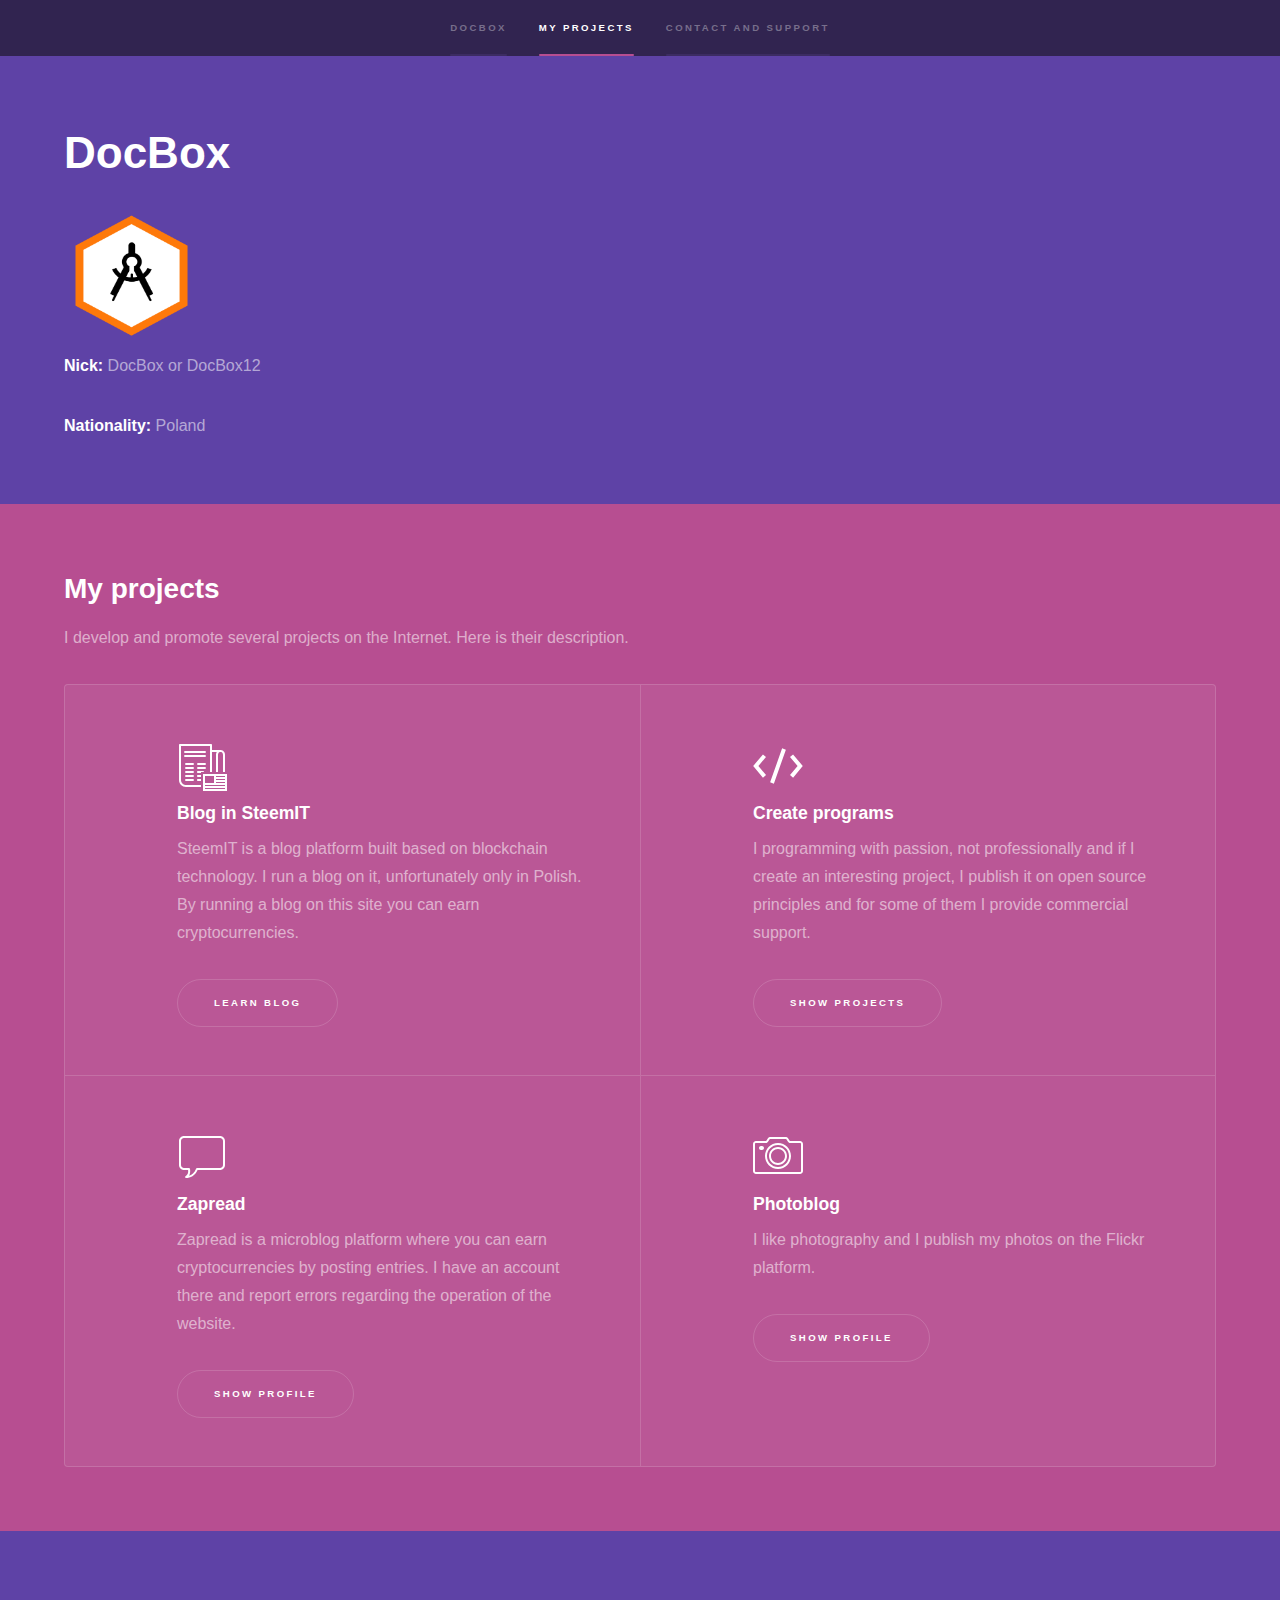
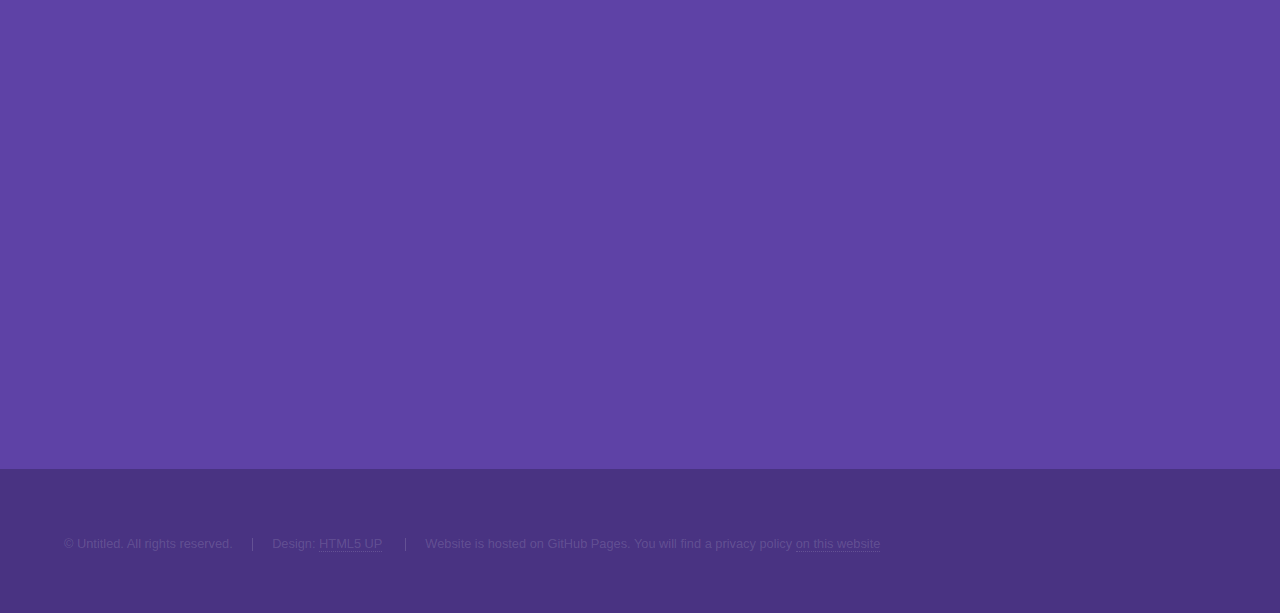
==== commit 76dab2b7: "Add privacy policy" ====
--- a/index.html
+++ b/index.html
@@ -133,6 +133,7 @@
 				<div class="inner">
 					<ul class="menu">
 						<li>&copy; Untitled. All rights reserved.</li><li>Design: <a href="http://html5up.net">HTML5 UP</a></li>
+						<li>Website is hosted on GitHub Pages. You will find a privacy policy <a href="https://help.github.com/en/articles/github-privacy-statement">on this website</a></li>
 					</ul>
 				</div>
 			</footer>
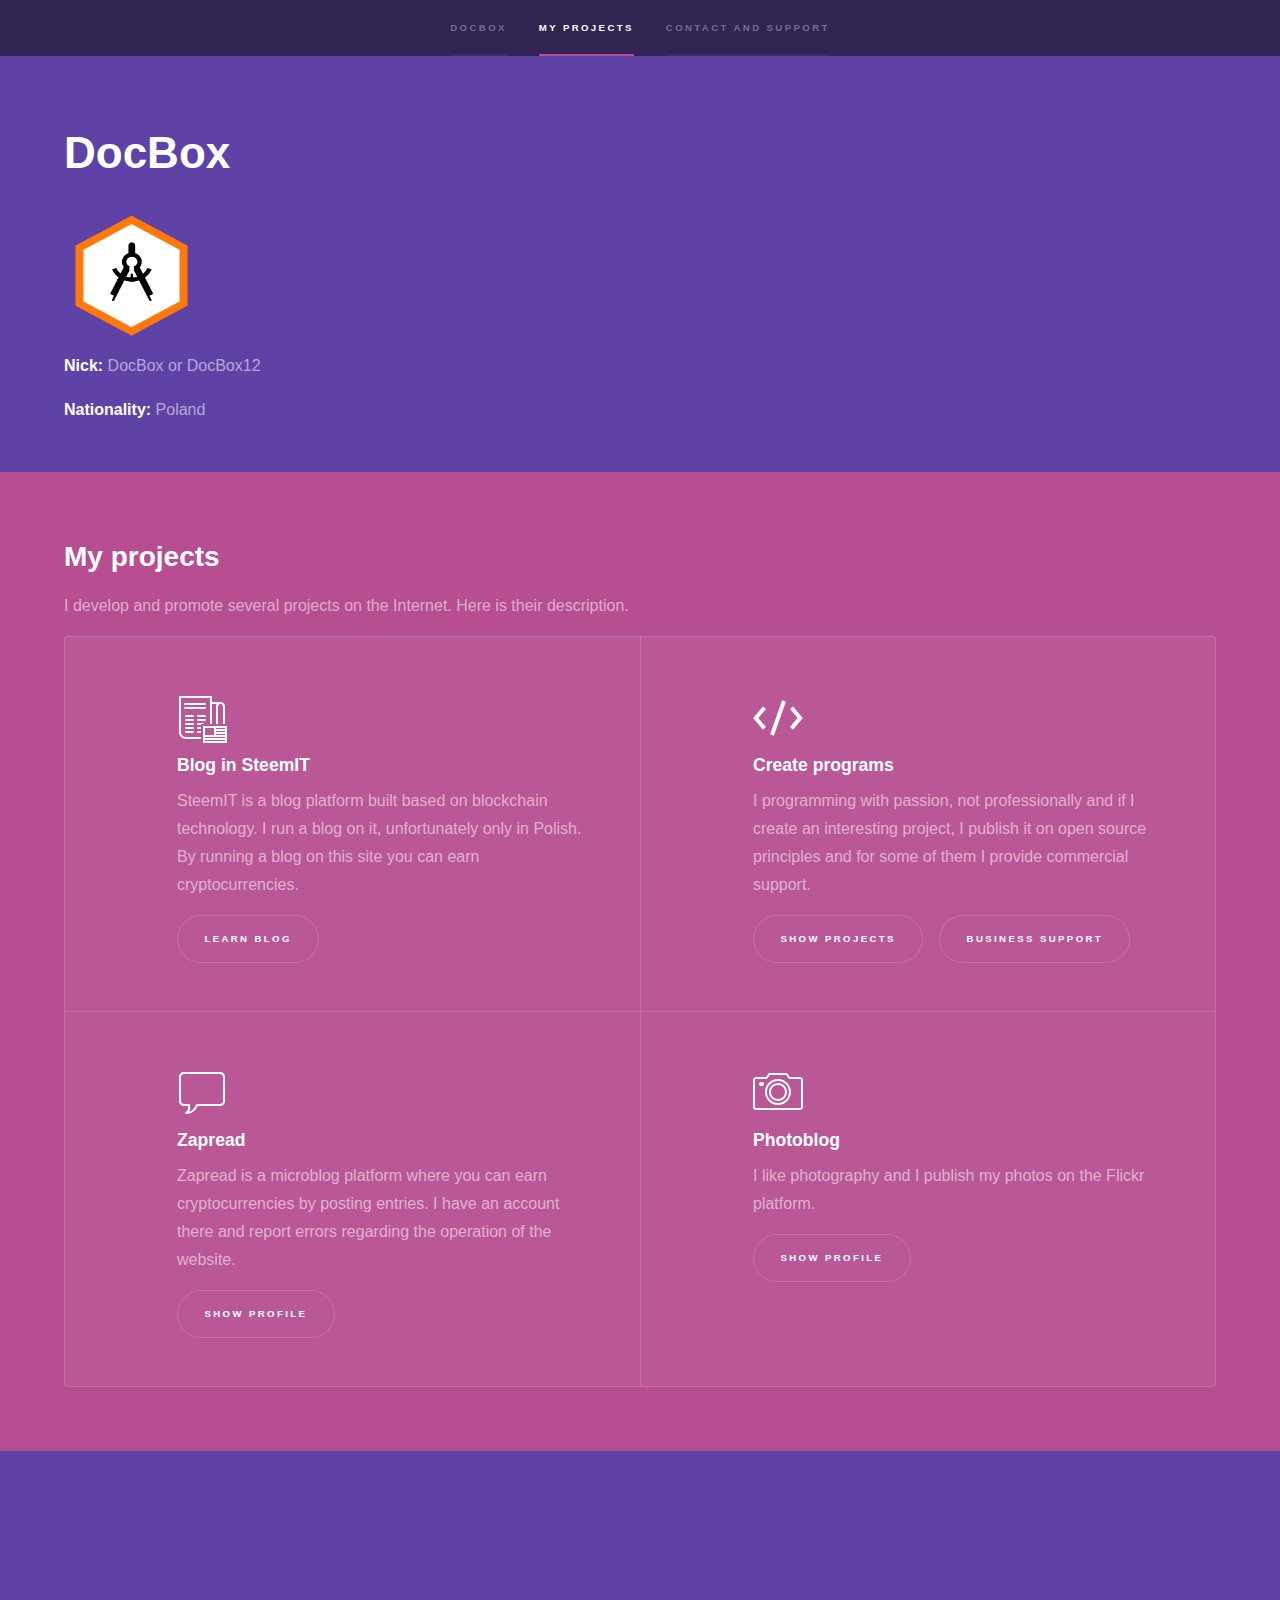
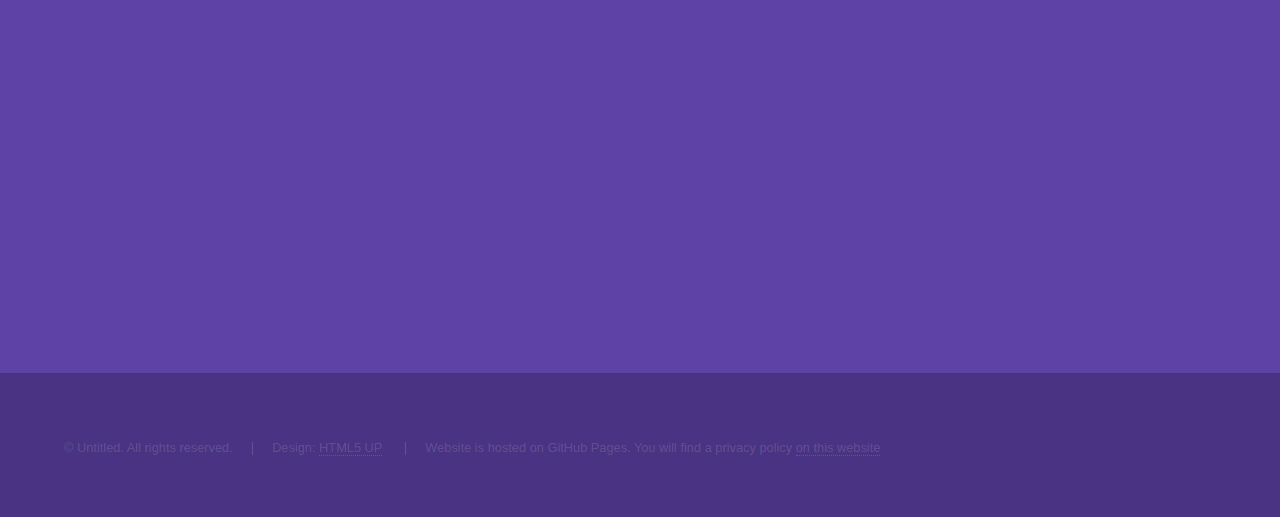
==== commit a83b2796: "Add business website" ====
--- a/index.html
+++ b/index.html
@@ -65,6 +65,7 @@
 									<p>I programming with passion, not professionally and if I create an interesting project, I publish it on open source principles and for some of them I provide commercial support.</p>
 									<ul class="actions">
 											<li><a href="https://github.com/DocBox12" class="button">Show projects</a></li>
+											<li><a href="./business.html" class="button">Business support</a></li>
 										</ul>
 								</section>
 								<section>
--- a/assets/css/main.css
+++ b/assets/css/main.css
@@ -171,7 +171,7 @@
 	}
 
 	p {
-		margin: 0 0 2em 0;
+		margin: 0 0 1em 0;
 	}
 
 	h1, h2, h3, h4, h5, h6 {
@@ -1844,7 +1844,7 @@
 		letter-spacing: 0.25em;
 		line-height: 4.75em;
 		outline: 0;
-		padding: 0 3.75em;
+		padding: 0 2.75em;
 		position: relative;
 		text-align: center;
 		text-decoration: none;
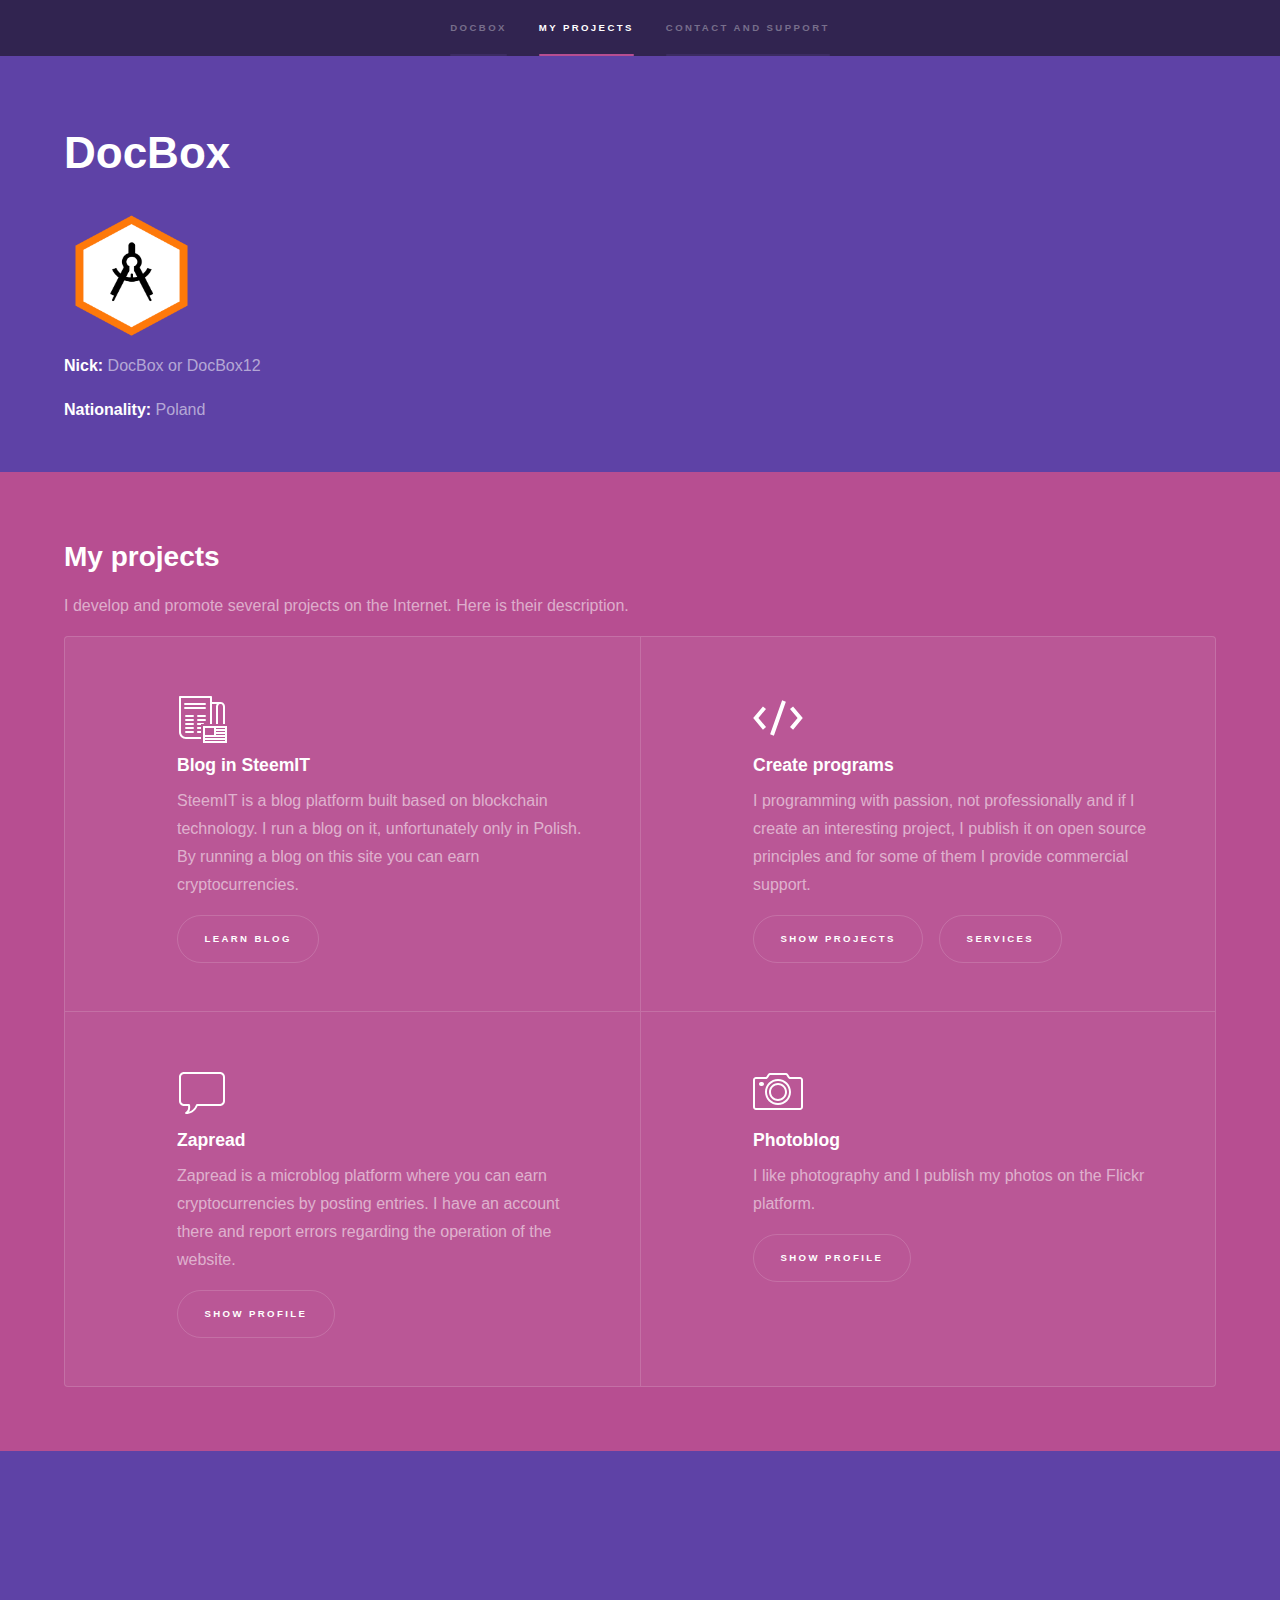
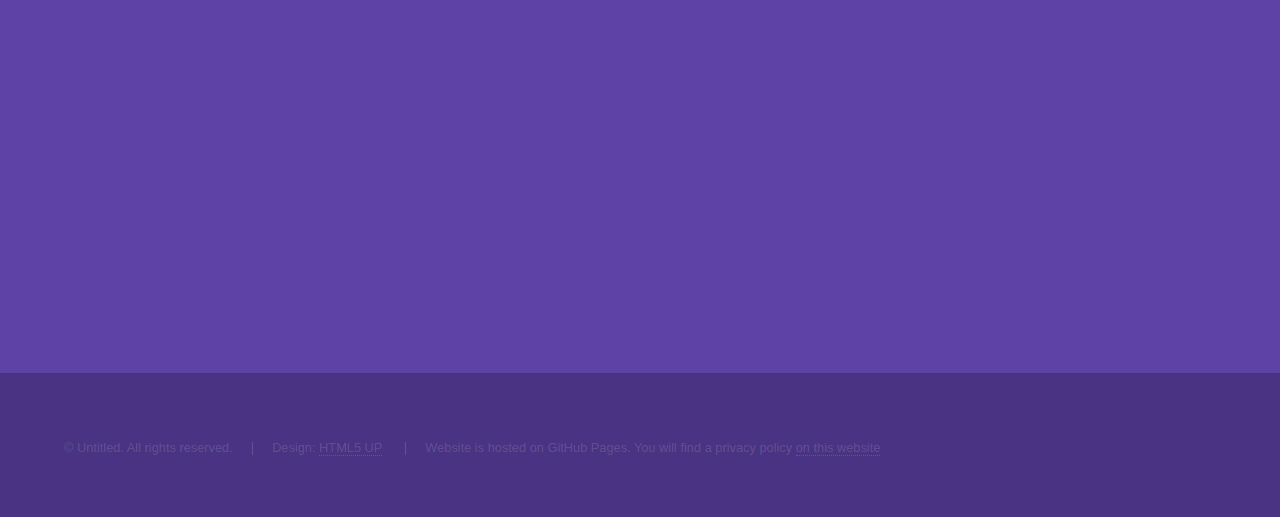
==== commit adff333e: "Change businnes services to services" ====
--- a/index.html
+++ b/index.html
@@ -65,7 +65,7 @@
 									<p>I programming with passion, not professionally and if I create an interesting project, I publish it on open source principles and for some of them I provide commercial support.</p>
 									<ul class="actions">
 											<li><a href="https://github.com/DocBox12" class="button">Show projects</a></li>
-											<li><a href="./business.html" class="button">Business support</a></li>
+											<li><a href="./business.html" class="button">Services</a></li>
 										</ul>
 								</section>
 								<section>
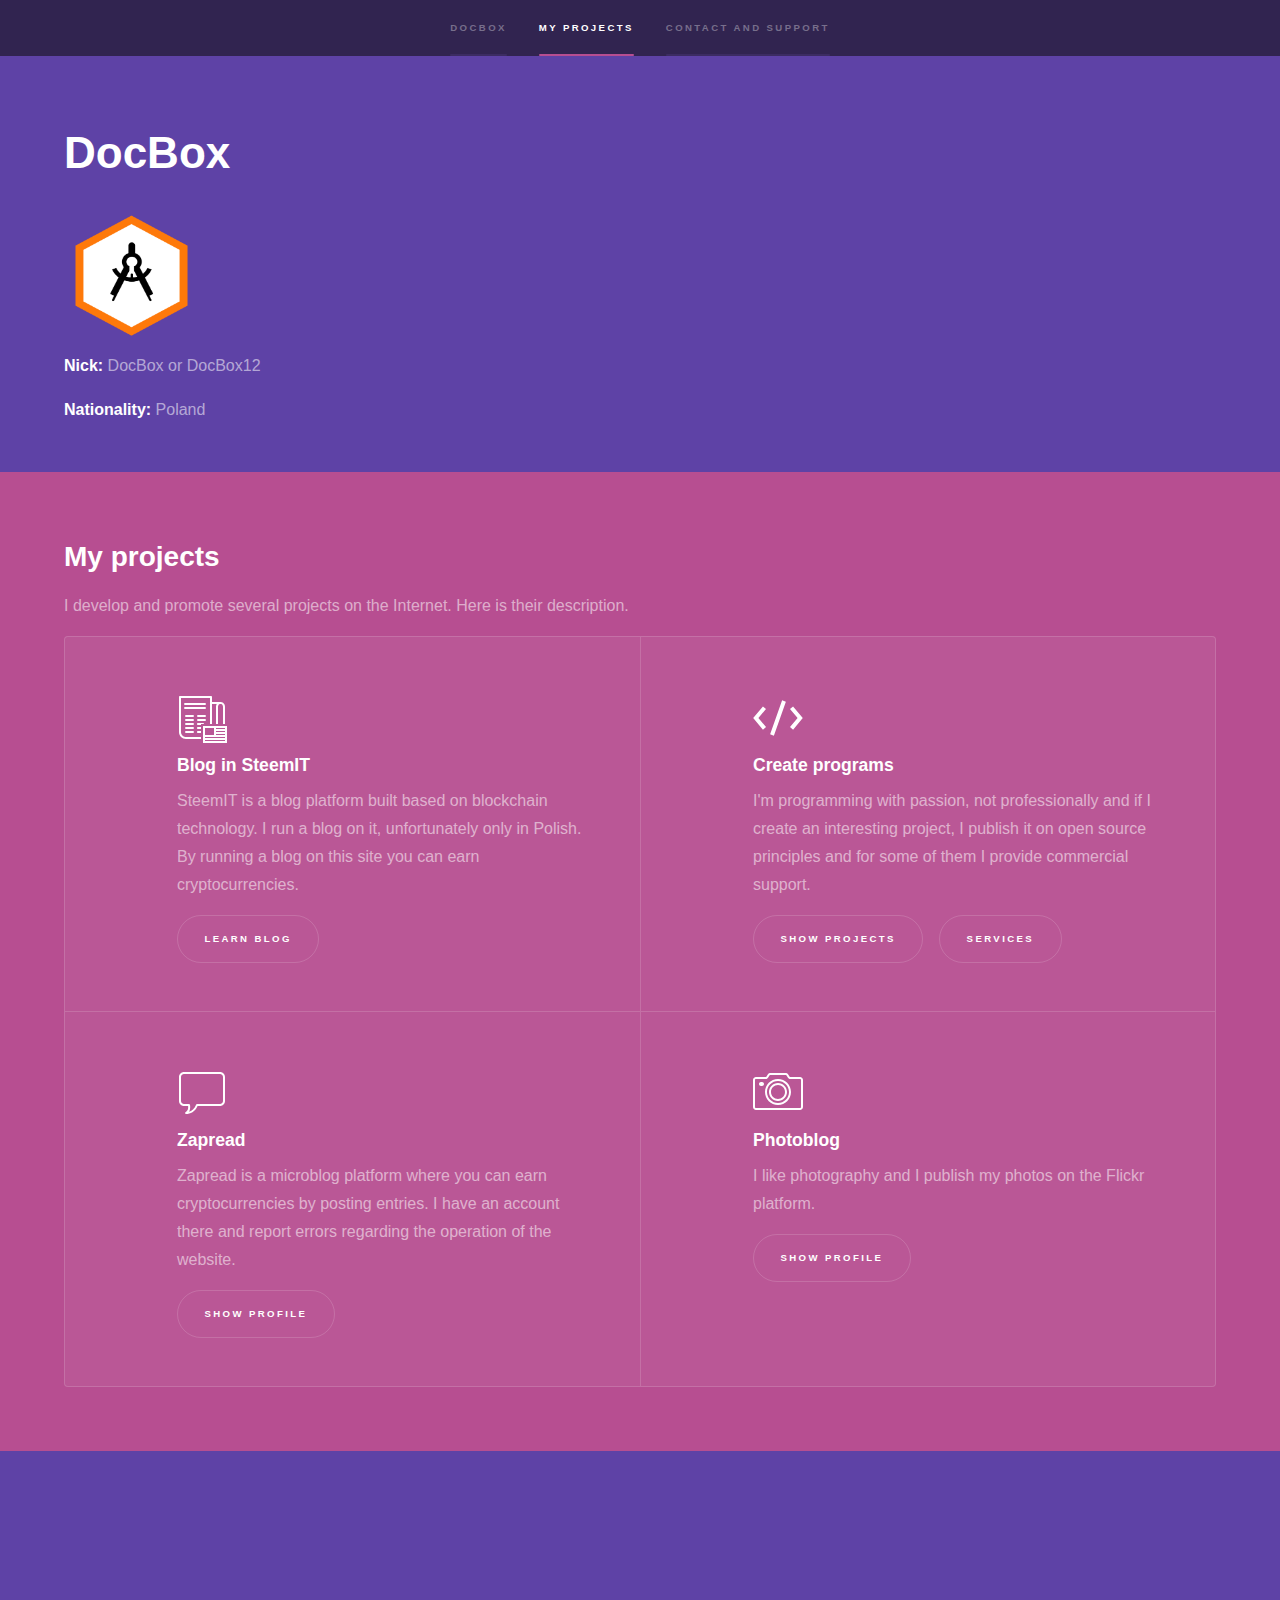
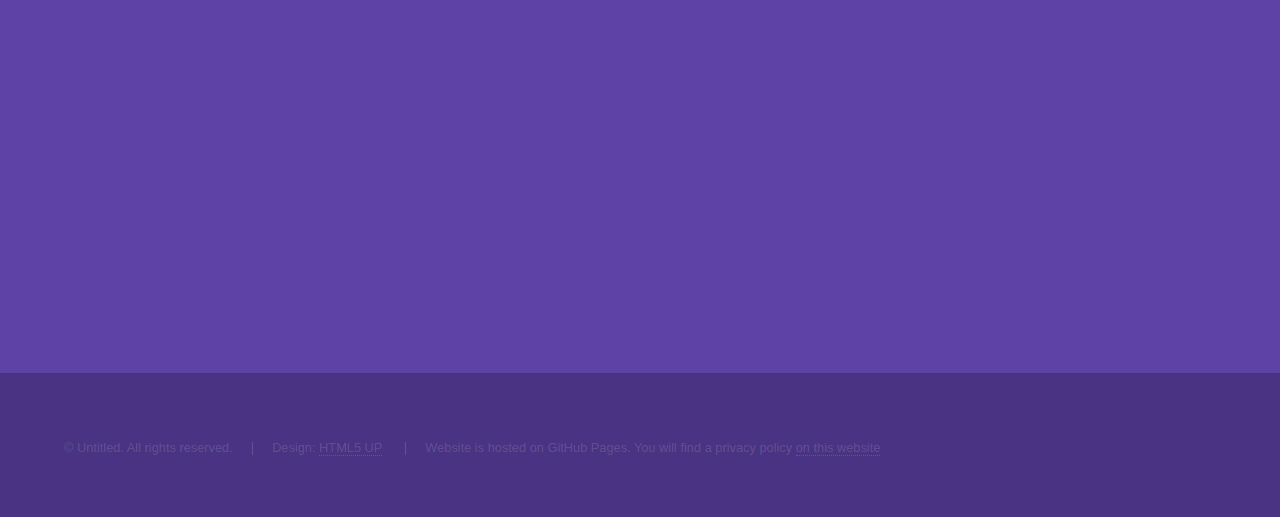
==== commit 3cdcb1be: "Poprawiono literówkę" ====
--- a/index.html
+++ b/index.html
@@ -62,7 +62,7 @@
 										viewBox="0 0 192 192"
 										style=" fill:#000000;"><g fill="none" fill-rule="nonzero" stroke="none" stroke-width="1" stroke-linecap="butt" stroke-linejoin="miter" stroke-miterlimit="10" stroke-dasharray="" stroke-dashoffset="0" font-family="none" font-weight="none" font-size="none" text-anchor="none" style="mix-blend-mode: normal"><path d="M0,192v-192h192v192z" fill="none"></path><g fill="#ffffff"><g id="surface1"><path d="M111.84,28.2l-46.08,130.56l14.4,5.04l46.08,-130.56zM38.16,51.36l-33.36,39.72l-4.08,4.92l4.08,4.92l33.36,39.84l11.88,-9.84l-29.28,-34.92l29.16,-34.8zM153.84,51.36l-11.76,9.84l29.16,34.8l-29.16,34.8l11.88,9.84l33.12,-39.72l4.08,-4.92l-4.08,-4.92z"></path></g></g></g></svg>
 									<h3>Create programs</h3>
-									<p>I programming with passion, not professionally and if I create an interesting project, I publish it on open source principles and for some of them I provide commercial support.</p>
+									<p>I'm programming with passion, not professionally and if I create an interesting project, I publish it on open source principles and for some of them I provide commercial support.</p>
 									<ul class="actions">
 											<li><a href="https://github.com/DocBox12" class="button">Show projects</a></li>
 											<li><a href="./business.html" class="button">Services</a></li>
@@ -149,4 +149,4 @@
 			<script src="assets/js/main.js"></script>
 
 	</body>
-</html>+</html>
